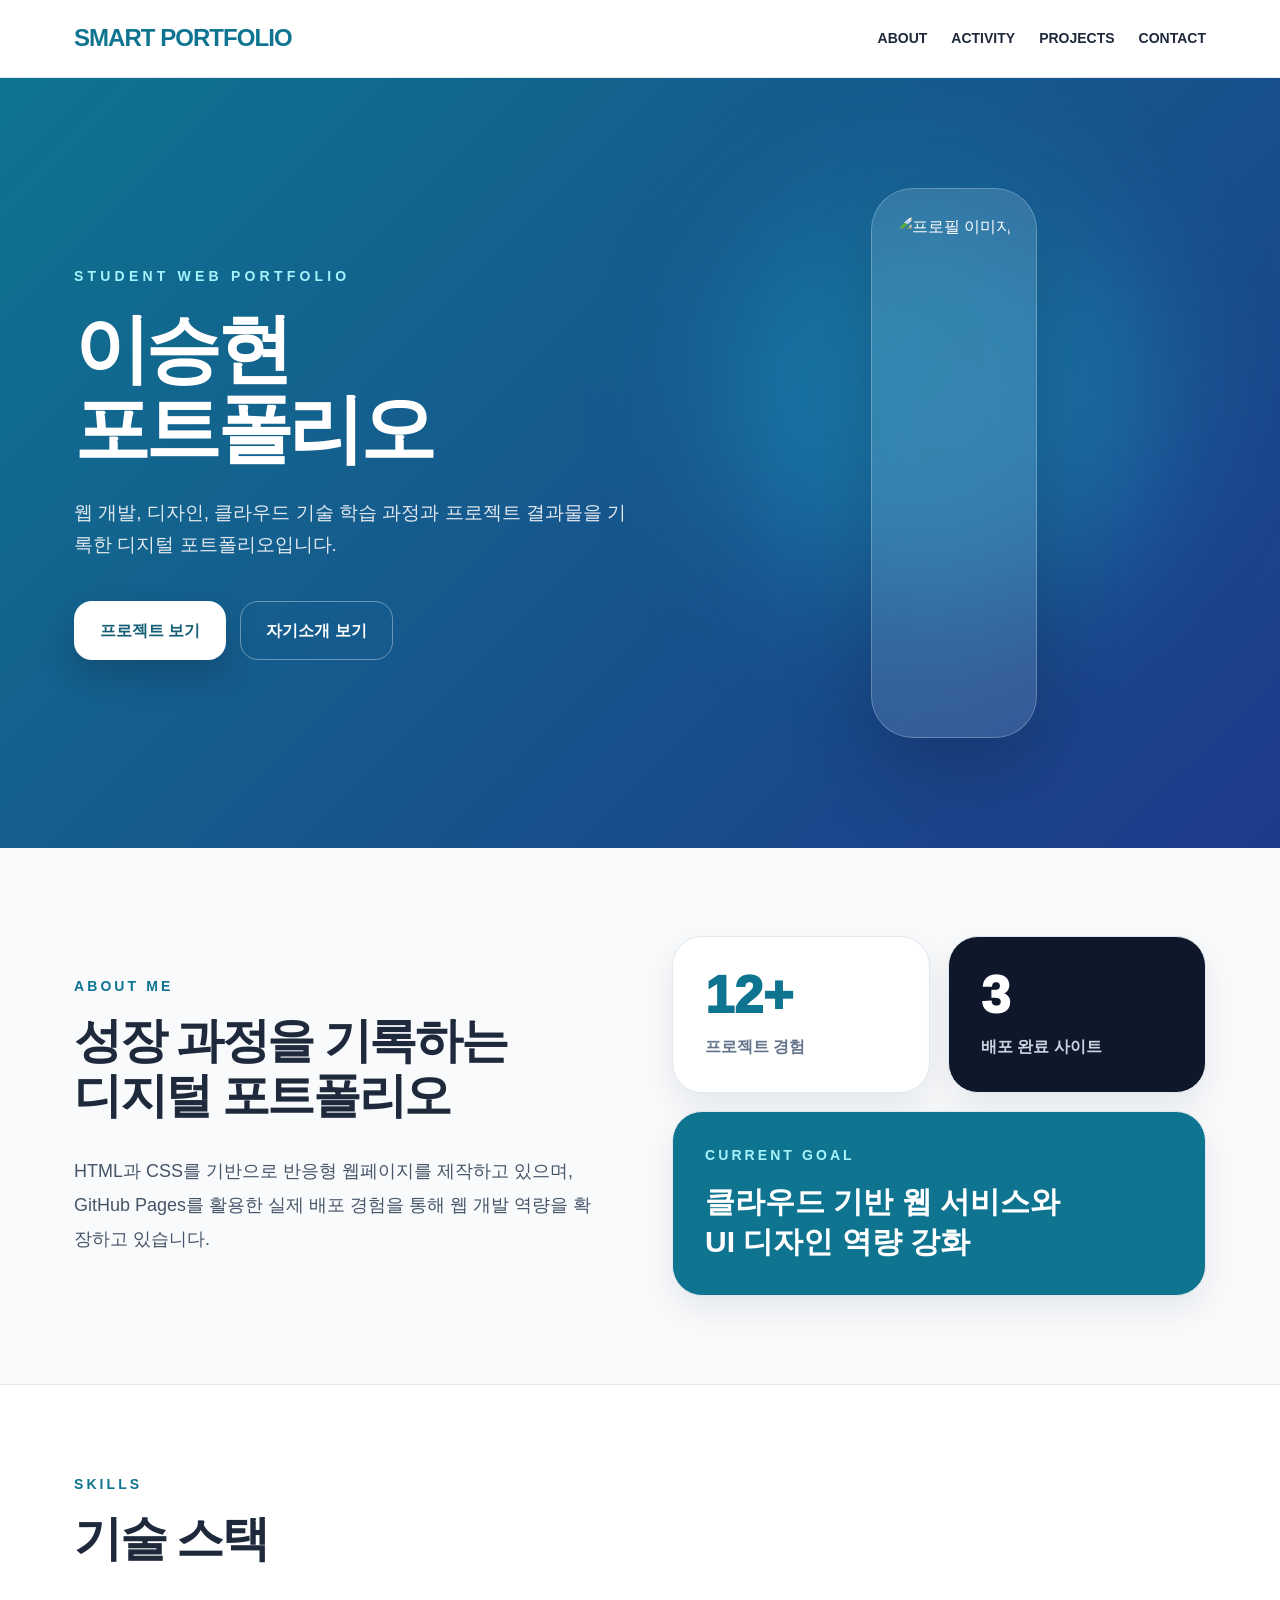
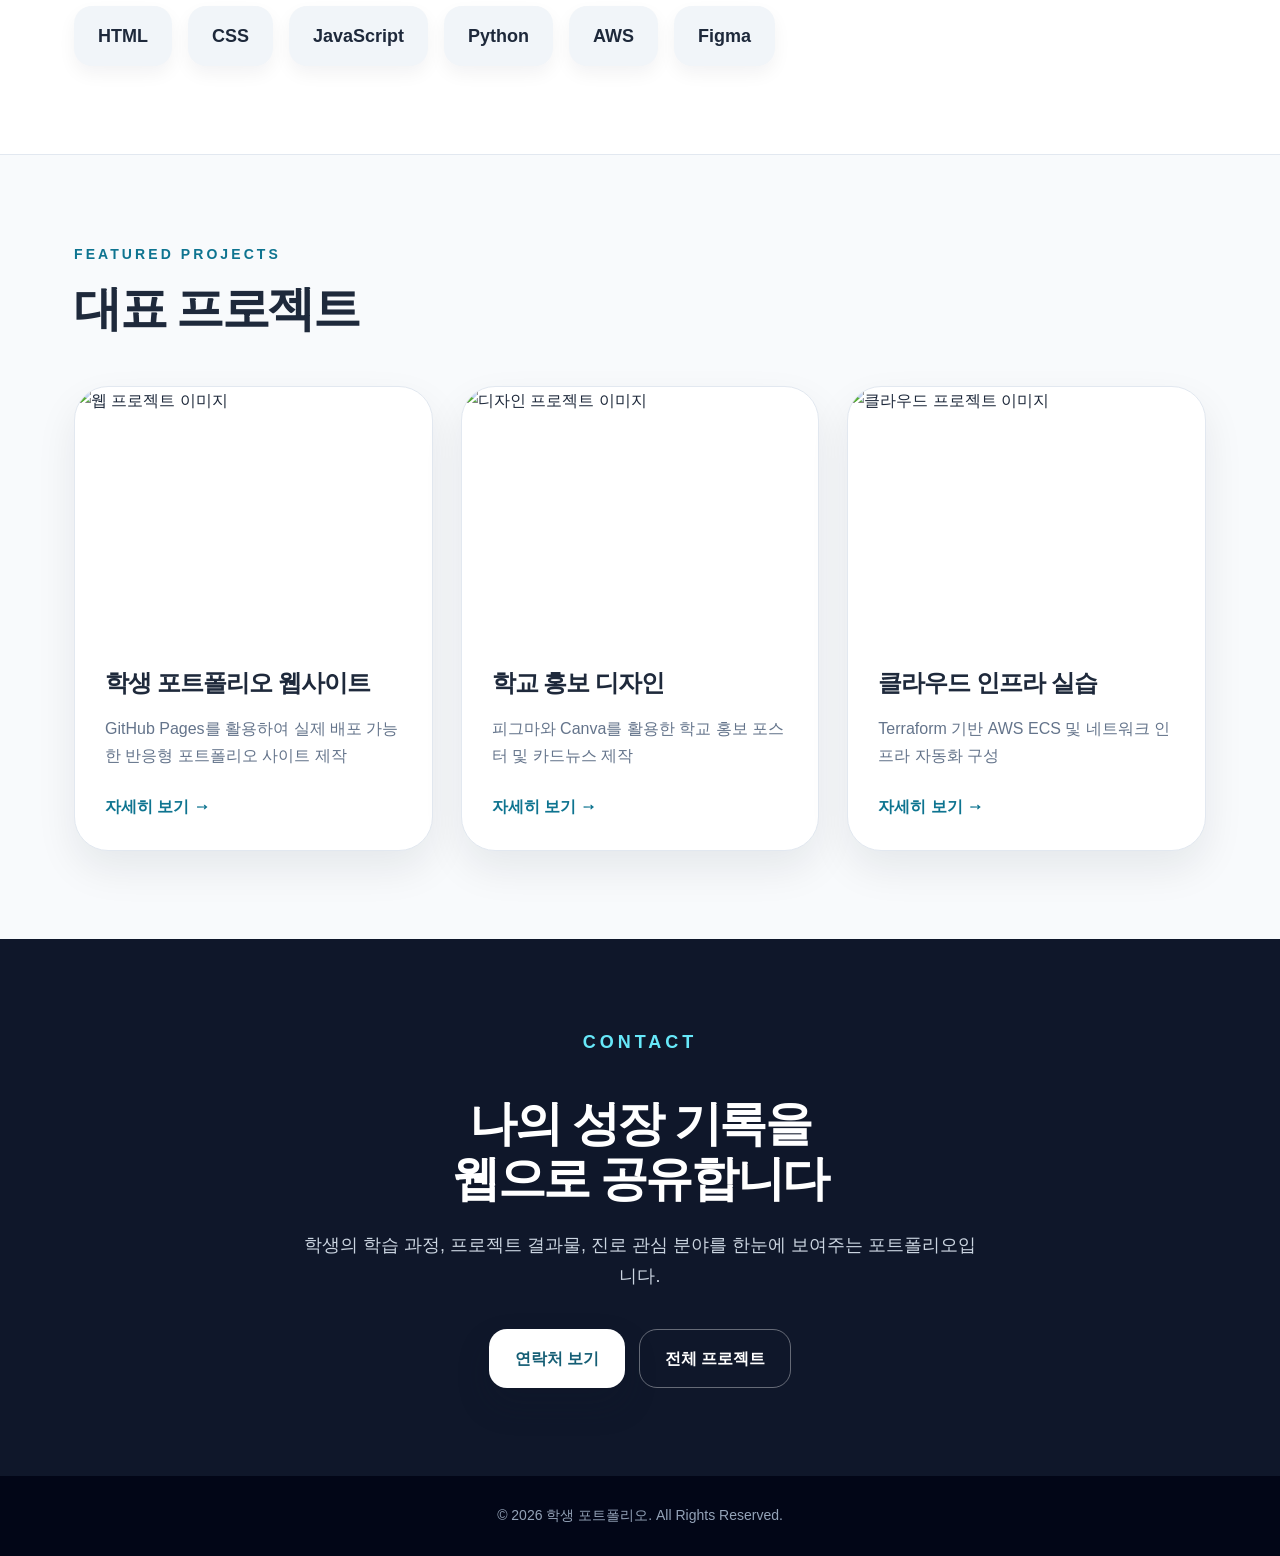
==== index.html @ 3078c688 "Update index.html" ====
<!DOCTYPE html>
<html lang="ko">
<head>
  <meta charset="UTF-8" />
  <meta name="viewport" content="width=device-width, initial-scale=1.0" />
  <title>학생 포트폴리오</title>
  <link rel="stylesheet" href="css/style.css" />
</head>
<body>
  <header>
  <nav class="nav">
    <a href="index.html" class="logo">SMART PORTFOLIO</a>
    <ul class="menu">
      <li><a href="about.html" class="">ABOUT</a></li>
      <li><a href="activity.html" class="">ACTIVITY</a></li>
      <li><a href="projects.html" class="">PROJECTS</a></li>
      <li><a href="contact.html" class="">CONTACT</a></li>
    </ul>
  </nav>
</header>

  <section class="hero">
    <div class="hero-inner">
      <div>
        <p class="eyebrow">Student Web Portfolio</p>
        <h1>이승현<br>포트폴리오</h1>
        <p class="hero-desc">
          웹 개발, 디자인, 클라우드 기술 학습 과정과 프로젝트 결과물을 기록한 디지털 포트폴리오입니다.
        </p>
        <div class="button-group">
          <a href="projects.html" class="btn btn-primary">프로젝트 보기</a>
          <a href="about.html" class="btn btn-secondary">자기소개 보기</a>
        </div>
      </div>
      <div class="hero-card">
        <img src="https://images.unsplash.com/photo-1500648767791-00dcc994a43e?q=80&w=1200&auto=format&fit=crop" alt="프로필 이미지">
      </div>
    </div>
  </section>

  <main>
    <section>
      <div class="about-grid">
        <div>
          <p class="section-kicker">About Me</p>
          <h2 class="section-title">성장 과정을 기록하는<br>디지털 포트폴리오</h2>
          <p class="lead">
            HTML과 CSS를 기반으로 반응형 웹페이지를 제작하고 있으며, GitHub Pages를 활용한 실제 배포 경험을 통해 웹 개발 역량을 확장하고 있습니다.
          </p>
        </div>
        <div class="stat-grid">
          <div class="stat-card">
            <div class="stat-number">12+</div>
            <p class="stat-label">프로젝트 경험</p>
          </div>
          <div class="stat-card dark">
            <div class="stat-number">3</div>
            <p class="stat-label">배포 완료 사이트</p>
          </div>
          <div class="stat-card accent">
            <p class="section-kicker" style="color:#a5f3fc;">Current Goal</p>
            <h3 style="font-size:30px; line-height:1.35;">클라우드 기반 웹 서비스와<br>UI 디자인 역량 강화</h3>
          </div>
        </div>
      </div>
    </section>

    <div class="skills-wrap">
      <div class="skills-inner">
        <p class="section-kicker">Skills</p>
        <h2 class="section-title">기술 스택</h2>
        <div class="skills-list">
          <span class="skill">HTML</span>
          <span class="skill">CSS</span>
          <span class="skill">JavaScript</span>
          <span class="skill">Python</span>
          <span class="skill">AWS</span>
          <span class="skill">Figma</span>
        </div>
      </div>
    </div>

    <section>
      <p class="section-kicker">Featured Projects</p>
      <h2 class="section-title">대표 프로젝트</h2>
      <div class="project-grid">
        <article class="project-card">
          <img src="https://images.unsplash.com/photo-1498050108023-c5249f4df085?q=80&w=1200&auto=format&fit=crop" alt="웹 프로젝트 이미지">
          <div class="project-body">
            <h3>학생 포트폴리오 웹사이트</h3>
            <p>GitHub Pages를 활용하여 실제 배포 가능한 반응형 포트폴리오 사이트 제작</p>
            <a href="projects/project1.html" class="project-link">자세히 보기 →</a>
          </div>
        </article>
        <article class="project-card">
          <img src="https://images.unsplash.com/photo-1516321318423-f06f85e504b3?q=80&w=1200&auto=format&fit=crop" alt="디자인 프로젝트 이미지">
          <div class="project-body">
            <h3>학교 홍보 디자인</h3>
            <p>피그마와 Canva를 활용한 학교 홍보 포스터 및 카드뉴스 제작</p>
            <a href="projects/project2.html" class="project-link">자세히 보기 →</a>
          </div>
        </article>
        <article class="project-card">
          <img src="https://images.unsplash.com/photo-1451187580459-43490279c0fa?q=80&w=1200&auto=format&fit=crop" alt="클라우드 프로젝트 이미지">
          <div class="project-body">
            <h3>클라우드 인프라 실습</h3>
            <p>Terraform 기반 AWS ECS 및 네트워크 인프라 자동화 구성</p>
            <a href="projects/project3.html" class="project-link">자세히 보기 →</a>
          </div>
        </article>
      </div>
    </section>
  </main>

  <div class="contact">
    <div class="contact-inner">
      <p class="section-kicker" style="color:#67e8f9;">Contact</p>
      <h2 class="section-title">나의 성장 기록을<br>웹으로 공유합니다</h2>
      <p>학생의 학습 과정, 프로젝트 결과물, 진로 관심 분야를 한눈에 보여주는 포트폴리오입니다.</p>
      <div class="button-group" style="justify-content:center;">
        <a href="contact.html" class="btn btn-primary">연락처 보기</a>
        <a href="projects.html" class="btn btn-secondary">전체 프로젝트</a>
      </div>
    </div>
  </div>

  <footer>
  © 2026 학생 포트폴리오. All Rights Reserved.
</footer>
</body>
</html>
---- css/style.css ----
* {
  box-sizing: border-box;
  margin: 0;
  padding: 0;
}

html {
  scroll-behavior: smooth;
}

body {
  font-family: "Noto Sans KR", "Pretendard", Arial, sans-serif;
  background: #f8fafc;
  color: #1e293b;
  line-height: 1.7;
}

a {
  color: inherit;
  text-decoration: none;
}

img {
  display: block;
  width: 100%;
}

header {
  position: sticky;
  top: 0;
  z-index: 50;
  background: rgba(255, 255, 255, 0.88);
  backdrop-filter: blur(14px);
  border-bottom: 1px solid #e2e8f0;
}

.nav {
  max-width: 1180px;
  margin: 0 auto;
  padding: 18px 24px;
  display: flex;
  justify-content: space-between;
  align-items: center;
  gap: 24px;
}

.logo {
  font-size: 24px;
  font-weight: 900;
  color: #0e7490;
  letter-spacing: -0.04em;
}

.menu {
  display: flex;
  gap: 24px;
  list-style: none;
  font-size: 14px;
  font-weight: 800;
}

.menu a:hover,
.menu a.active {
  color: #0e7490;
}

.hero {
  position: relative;
  overflow: hidden;
  background: linear-gradient(135deg, #0e7490, #1e3a8a);
  color: white;
}

.hero::before {
  content: "";
  position: absolute;
  width: 420px;
  height: 420px;
  border-radius: 999px;
  background: rgba(34, 211, 238, 0.28);
  filter: blur(70px);
  right: 10%;
  top: 15%;
}

.hero-inner {
  position: relative;
  max-width: 1180px;
  margin: 0 auto;
  padding: 110px 24px;
  display: grid;
  grid-template-columns: 1.05fr 0.95fr;
  gap: 72px;
  align-items: center;
}

.eyebrow {
  color: #a5f3fc;
  text-transform: uppercase;
  letter-spacing: 0.3em;
  font-size: 14px;
  font-weight: 800;
  margin-bottom: 20px;
}

.hero h1 {
  font-size: clamp(44px, 7vw, 76px);
  line-height: 1.05;
  font-weight: 950;
  letter-spacing: -0.06em;
  margin-bottom: 28px;
}

.hero-desc {
  max-width: 560px;
  color: #e2e8f0;
  font-size: 19px;
  margin-bottom: 40px;
}

.button-group {
  display: flex;
  flex-wrap: wrap;
  gap: 14px;
}

.btn {
  display: inline-flex;
  align-items: center;
  justify-content: center;
  padding: 15px 25px;
  border-radius: 18px;
  font-weight: 900;
  transition: 0.25s ease;
  border: 1px solid transparent;
}

.btn-primary {
  background: white;
  color: #155e75;
  box-shadow: 0 16px 32px rgba(15, 23, 42, 0.24);
}

.btn-dark {
  background: #0f172a;
  color: white;
}

.btn-secondary {
  border-color: rgba(255, 255, 255, 0.36);
  color: white;
}

.btn-outline {
  border-color: #cbd5e1;
  color: #334155;
  background: white;
}

.btn:hover {
  transform: translateY(-3px);
}

.hero-card {
  position: relative;
  max-width: 430px;
  margin: 0 auto;
  padding: 24px;
  border-radius: 42px;
  background: rgba(255, 255, 255, 0.12);
  border: 1px solid rgba(255, 255, 255, 0.24);
  backdrop-filter: blur(20px);
  box-shadow: 0 30px 80px rgba(15, 23, 42, 0.28);
}

.hero-card img {
  height: 500px;
  object-fit: cover;
  border-radius: 30px;
}

.page-title {
  background: linear-gradient(135deg, #0e7490, #1e3a8a);
  color: white;
}

.page-title-inner {
  max-width: 1180px;
  margin: 0 auto;
  padding: 72px 24px;
}

.page-title h1 {
  font-size: clamp(38px, 5vw, 60px);
  font-weight: 950;
  letter-spacing: -0.05em;
  margin-bottom: 16px;
}

.page-title p {
  color: #dbeafe;
  font-size: 18px;
}

main section,
.section {
  max-width: 1180px;
  margin: 0 auto;
  padding: 88px 24px;
}

.section-kicker {
  color: #0e7490;
  text-transform: uppercase;
  letter-spacing: 0.22em;
  font-size: 14px;
  font-weight: 900;
  margin-bottom: 14px;
}

.section-title {
  font-size: clamp(32px, 4vw, 48px);
  font-weight: 950;
  line-height: 1.15;
  letter-spacing: -0.05em;
  margin-bottom: 30px;
}

.lead {
  color: #475569;
  font-size: 18px;
  line-height: 1.9;
}

.about-grid,
.two-grid {
  display: grid;
  grid-template-columns: 1fr 1fr;
  gap: 64px;
  align-items: center;
}

.card {
  background: white;
  border: 1px solid #e2e8f0;
  border-radius: 30px;
  padding: 32px;
  box-shadow: 0 14px 34px rgba(15, 23, 42, 0.08);
}

.stat-grid {
  display: grid;
  grid-template-columns: 1fr 1fr;
  gap: 18px;
}

.stat-card {
  padding: 32px;
  border-radius: 30px;
  background: white;
  border: 1px solid #e2e8f0;
  box-shadow: 0 14px 34px rgba(15, 23, 42, 0.08);
}

.stat-card.dark {
  background: #0f172a;
  color: white;
}

.stat-card.accent {
  grid-column: 1 / -1;
  background: #0e7490;
  color: white;
}

.stat-number {
  font-size: 52px;
  line-height: 1;
  font-weight: 950;
  color: #0e7490;
  margin-bottom: 12px;
}

.stat-card.dark .stat-number,
.stat-card.accent .stat-number {
  color: white;
}

.stat-label {
  color: #64748b;
  font-weight: 800;
}

.stat-card.dark .stat-label,
.stat-card.accent .stat-label {
  color: #cbd5e1;
}

.skills-wrap {
  max-width: none;
  background: white;
  border-top: 1px solid #e2e8f0;
  border-bottom: 1px solid #e2e8f0;
}

.skills-inner {
  max-width: 1180px;
  margin: 0 auto;
  padding: 88px 24px;
}

.skills-list {
  display: flex;
  flex-wrap: wrap;
  gap: 16px;
  margin-top: 40px;
}

.skill {
  padding: 15px 24px;
  border-radius: 18px;
  background: #f1f5f9;
  color: #1e293b;
  font-size: 18px;
  font-weight: 900;
  box-shadow: 0 8px 18px rgba(15, 23, 42, 0.05);
  transition: 0.25s ease;
}

.skill:hover {
  background: #0e7490;
  color: white;
  transform: translateY(-3px);
}

.project-grid,
.activity-grid {
  display: grid;
  grid-template-columns: repeat(3, 1fr);
  gap: 28px;
  margin-top: 50px;
}

.project-card {
  overflow: hidden;
  border-radius: 34px;
  background: white;
  border: 1px solid #e2e8f0;
  box-shadow: 0 18px 40px rgba(15, 23, 42, 0.08);
  transition: 0.3s ease;
}

.project-card:hover {
  transform: translateY(-8px);
  box-shadow: 0 28px 60px rgba(15, 23, 42, 0.14);
}

.project-card img {
  height: 250px;
  object-fit: cover;
}

.project-body {
  padding: 30px;
}

.project-body h3,
.card h3 {
  font-size: 24px;
  line-height: 1.3;
  letter-spacing: -0.04em;
  margin-bottom: 16px;
}

.project-body p,
.card p {
  color: #64748b;
  margin-bottom: 24px;
}

.project-link {
  color: #0e7490;
  font-weight: 950;
}

.info-list {
  display: grid;
  gap: 14px;
  margin-top: 24px;
}

.info-item {
  display: flex;
  justify-content: space-between;
  gap: 16px;
  padding-bottom: 14px;
  border-bottom: 1px solid #e2e8f0;
}

.info-item strong {
  color: #0e7490;
  min-width: 110px;
}

.timeline {
  display: grid;
  gap: 18px;
  margin-top: 40px;
}

.timeline-item {
  background: white;
  border-left: 6px solid #0e7490;
  border-radius: 22px;
  padding: 26px;
  border-top: 1px solid #e2e8f0;
  border-right: 1px solid #e2e8f0;
  border-bottom: 1px solid #e2e8f0;
  box-shadow: 0 12px 28px rgba(15, 23, 42, 0.06);
}

.timeline-item span {
  display: inline-block;
  color: #0e7490;
  font-weight: 900;
  margin-bottom: 8px;
}

.detail-image {
  border-radius: 34px;
  overflow: hidden;
  box-shadow: 0 20px 46px rgba(15, 23, 42, 0.12);
}

.detail-image img {
  height: 420px;
  object-fit: cover;
}

.badge-list {
  display: flex;
  flex-wrap: wrap;
  gap: 10px;
  margin: 22px 0;
}

.badge {
  background: #e0f2fe;
  color: #075985;
  border-radius: 999px;
  padding: 8px 14px;
  font-weight: 900;
  font-size: 14px;
}

.contact {
  max-width: none;
  background: #0f172a;
  color: white;
}

.contact-inner {
  max-width: 1180px;
  margin: 0 auto;
  padding: 88px 24px;
  text-align: center;
}

.contact .section-title {
  margin-bottom: 24px;
}

.contact p {
  color: #cbd5e1;
  max-width: 680px;
  margin: 0 auto 38px;
  font-size: 18px;
}

footer {
  background: #020617;
  color: #94a3b8;
  text-align: center;
  padding: 28px 16px;
  font-size: 14px;
}

@media (max-width: 900px) {
  .hero-inner,
  .about-grid,
  .two-grid,
  .project-grid,
  .activity-grid {
    grid-template-columns: 1fr;
  }

  .hero-inner {
    padding: 80px 24px;
  }

  .hero-card img {
    height: 420px;
  }

  .menu {
    gap: 14px;
    flex-wrap: wrap;
    justify-content: flex-end;
  }
}

@media (max-width: 560px) {
  .nav {
    align-items: flex-start;
    flex-direction: column;
  }

  .menu {
    justify-content: flex-start;
  }

  .hero-inner,
  main section,
  .section,
  .skills-inner,
  .contact-inner,
  .page-title-inner {
    padding-left: 18px;
    padding-right: 18px;
  }

  .hero-card img,
  .detail-image img {
    height: 340px;
  }

  .stat-grid {
    grid-template-columns: 1fr;
  }

  .stat-card.accent {
    grid-column: auto;
  }

  .info-item {
    flex-direction: column;
    gap: 4px;
  }
}
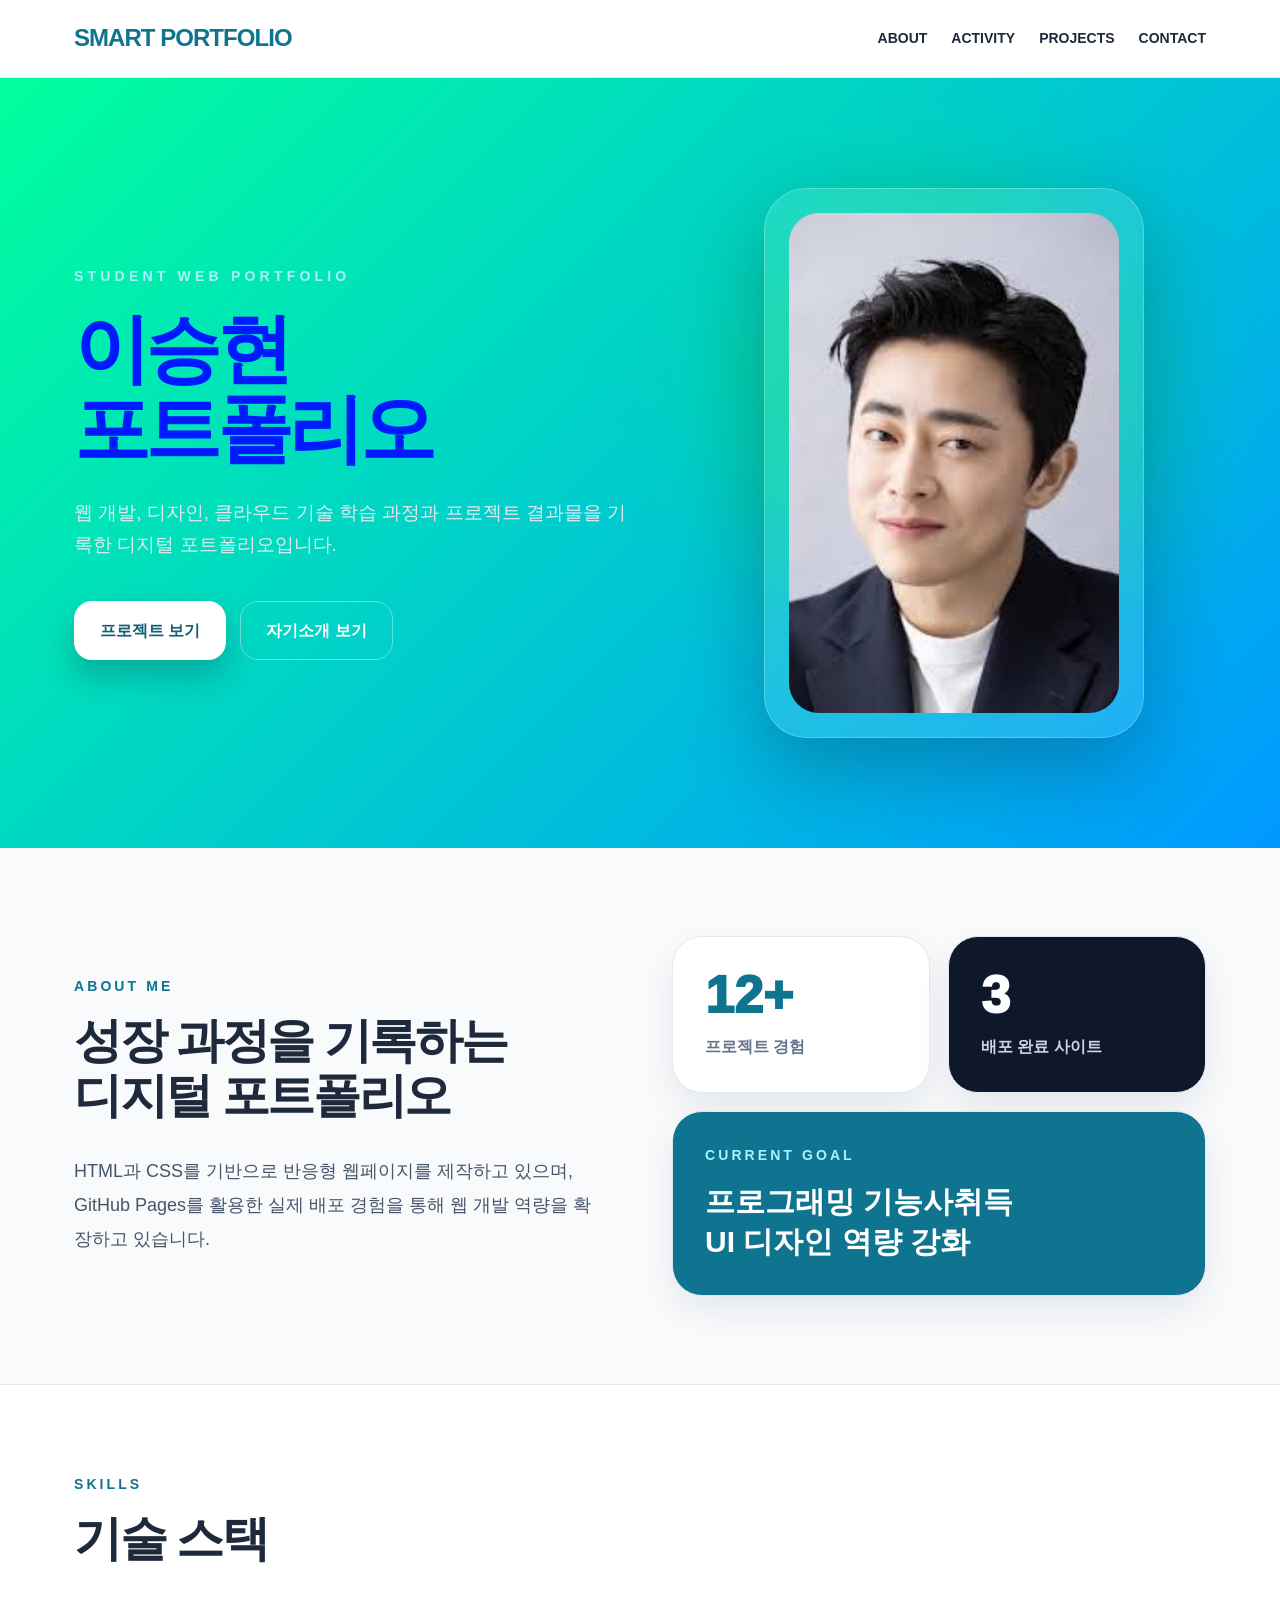
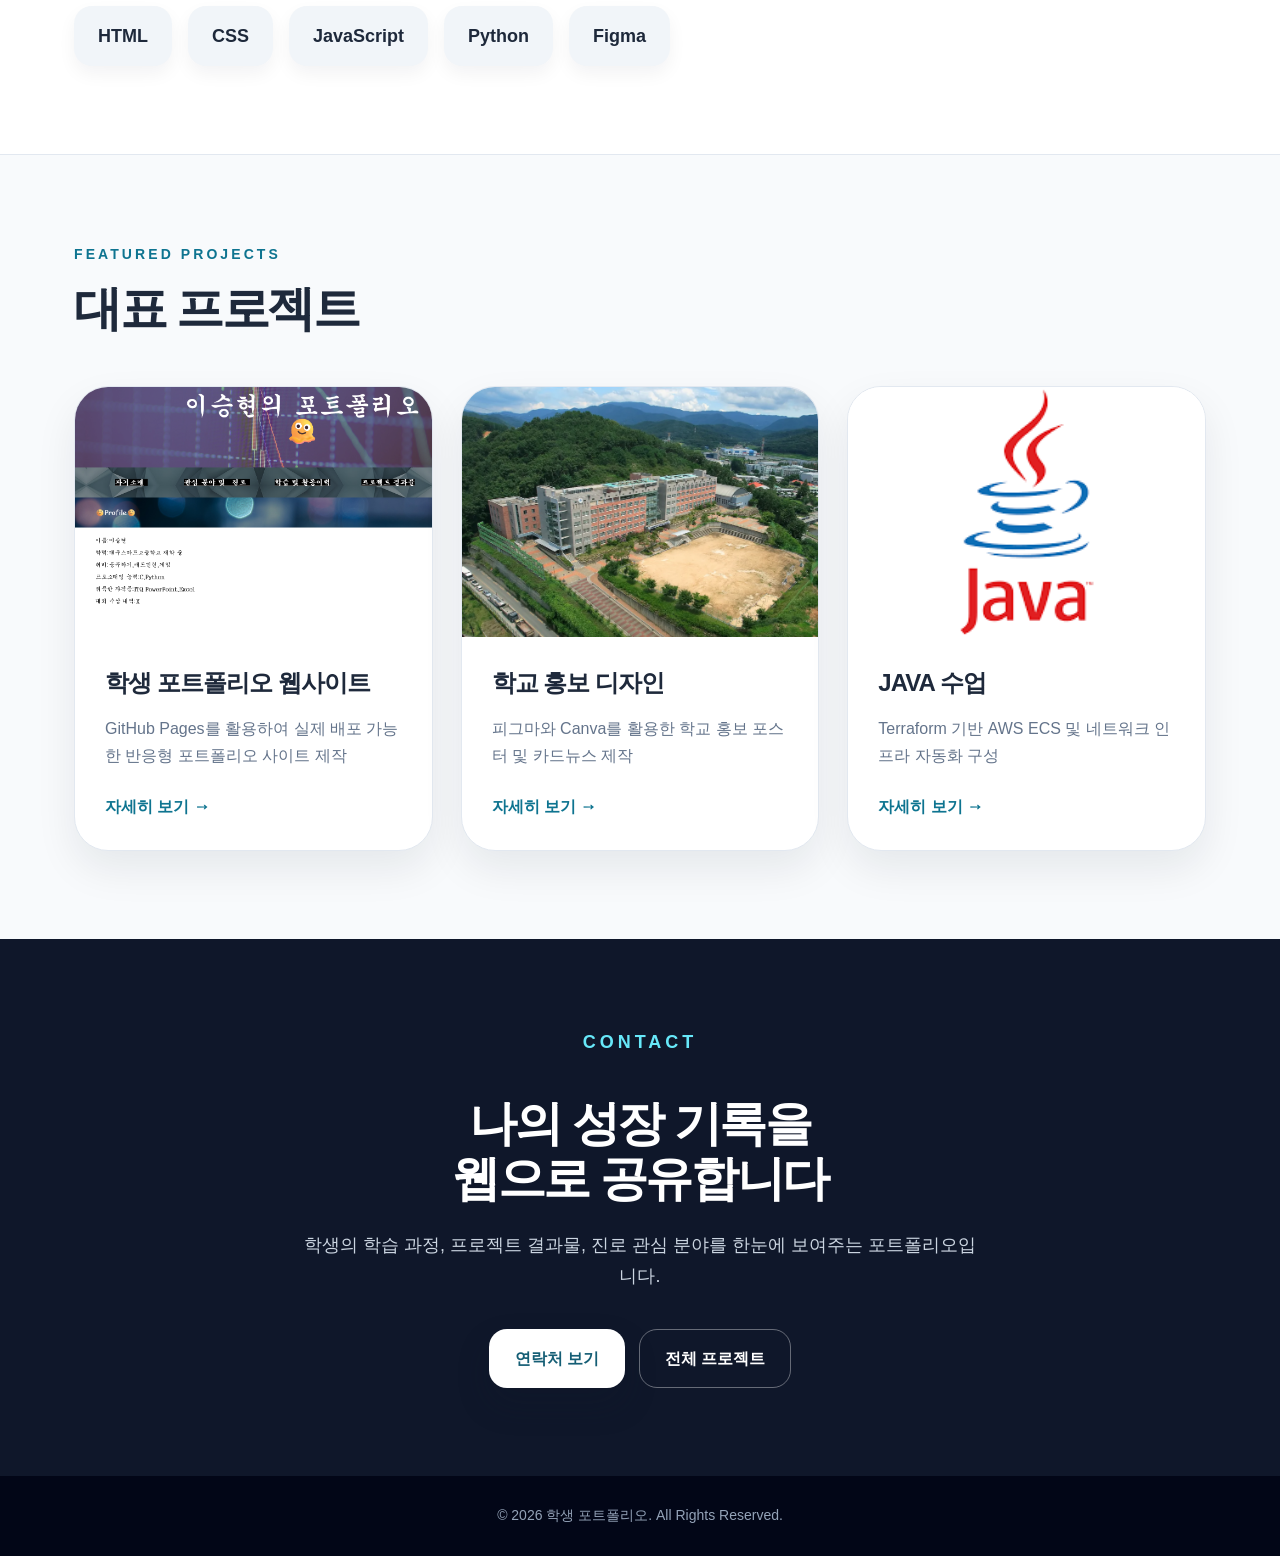
==== commit e9c13df6: "Add files via upload" ====
--- a/index.html
+++ b/index.html
@@ -3,7 +3,7 @@
 <head>
   <meta charset="UTF-8" />
   <meta name="viewport" content="width=device-width, initial-scale=1.0" />
-  <title>학생 포트폴리오</title>
+  <title>나만의 포트폴리오</title>
   <link rel="stylesheet" href="css/style.css" />
 </head>
 <body>
@@ -33,7 +33,7 @@
         </div>
       </div>
       <div class="hero-card">
-        <img src="https://images.unsplash.com/photo-1500648767791-00dcc994a43e?q=80&w=1200&auto=format&fit=crop" alt="프로필 이미지">
+        <img src="images/01.png.jpg" alt="프로필 이미지">
       </div>
     </div>
   </section>
@@ -59,7 +59,7 @@
           </div>
           <div class="stat-card accent">
             <p class="section-kicker" style="color:#a5f3fc;">Current Goal</p>
-            <h3 style="font-size:30px; line-height:1.35;">클라우드 기반 웹 서비스와<br>UI 디자인 역량 강화</h3>
+            <h3 style="font-size:30px; line-height:1.35;">프로그래밍 기능사취득<br>UI 디자인 역량 강화</h3>
           </div>
         </div>
       </div>
@@ -74,7 +74,6 @@
           <span class="skill">CSS</span>
           <span class="skill">JavaScript</span>
           <span class="skill">Python</span>
-          <span class="skill">AWS</span>
           <span class="skill">Figma</span>
         </div>
       </div>
@@ -85,7 +84,7 @@
       <h2 class="section-title">대표 프로젝트</h2>
       <div class="project-grid">
         <article class="project-card">
-          <img src="https://images.unsplash.com/photo-1498050108023-c5249f4df085?q=80&w=1200&auto=format&fit=crop" alt="웹 프로젝트 이미지">
+          <img src="images/03.png.png" alt="웹 프로젝트 이미지">
           <div class="project-body">
             <h3>학생 포트폴리오 웹사이트</h3>
             <p>GitHub Pages를 활용하여 실제 배포 가능한 반응형 포트폴리오 사이트 제작</p>
@@ -93,7 +92,7 @@
           </div>
         </article>
         <article class="project-card">
-          <img src="https://images.unsplash.com/photo-1516321318423-f06f85e504b3?q=80&w=1200&auto=format&fit=crop" alt="디자인 프로젝트 이미지">
+          <img src="images/04.png.png" alt="디자인 프로젝트 이미지">
           <div class="project-body">
             <h3>학교 홍보 디자인</h3>
             <p>피그마와 Canva를 활용한 학교 홍보 포스터 및 카드뉴스 제작</p>
@@ -101,9 +100,9 @@
           </div>
         </article>
         <article class="project-card">
-          <img src="https://images.unsplash.com/photo-1451187580459-43490279c0fa?q=80&w=1200&auto=format&fit=crop" alt="클라우드 프로젝트 이미지">
+          <img src="images/05.png" alt="클라우드 프로젝트 이미지">
           <div class="project-body">
-            <h3>클라우드 인프라 실습</h3>
+            <h3>JAVA 수업</h3>
             <p>Terraform 기반 AWS ECS 및 네트워크 인프라 자동화 구성</p>
             <a href="projects/project3.html" class="project-link">자세히 보기 →</a>
           </div>
--- a/css/style.css
+++ b/css/style.css
@@ -61,14 +61,14 @@
 
 .menu a:hover,
 .menu a.active {
-  color: #0e7490;
+  color: #fbff00;
 }
 
 .hero {
   position: relative;
   overflow: hidden;
-  background: linear-gradient(135deg, #0e7490, #1e3a8a);
-  color: white;
+  background: linear-gradient(135deg, #00ff9d, #0099ff);
+  color: rgb(0, 26, 255);
 }
 
 .hero::before {
@@ -77,7 +77,7 @@
   width: 420px;
   height: 420px;
   border-radius: 999px;
-  background: rgba(34, 211, 238, 0.28);
+  background: rgba(1, 255, 13, 0.28);
   filter: blur(70px);
   right: 10%;
   top: 15%;
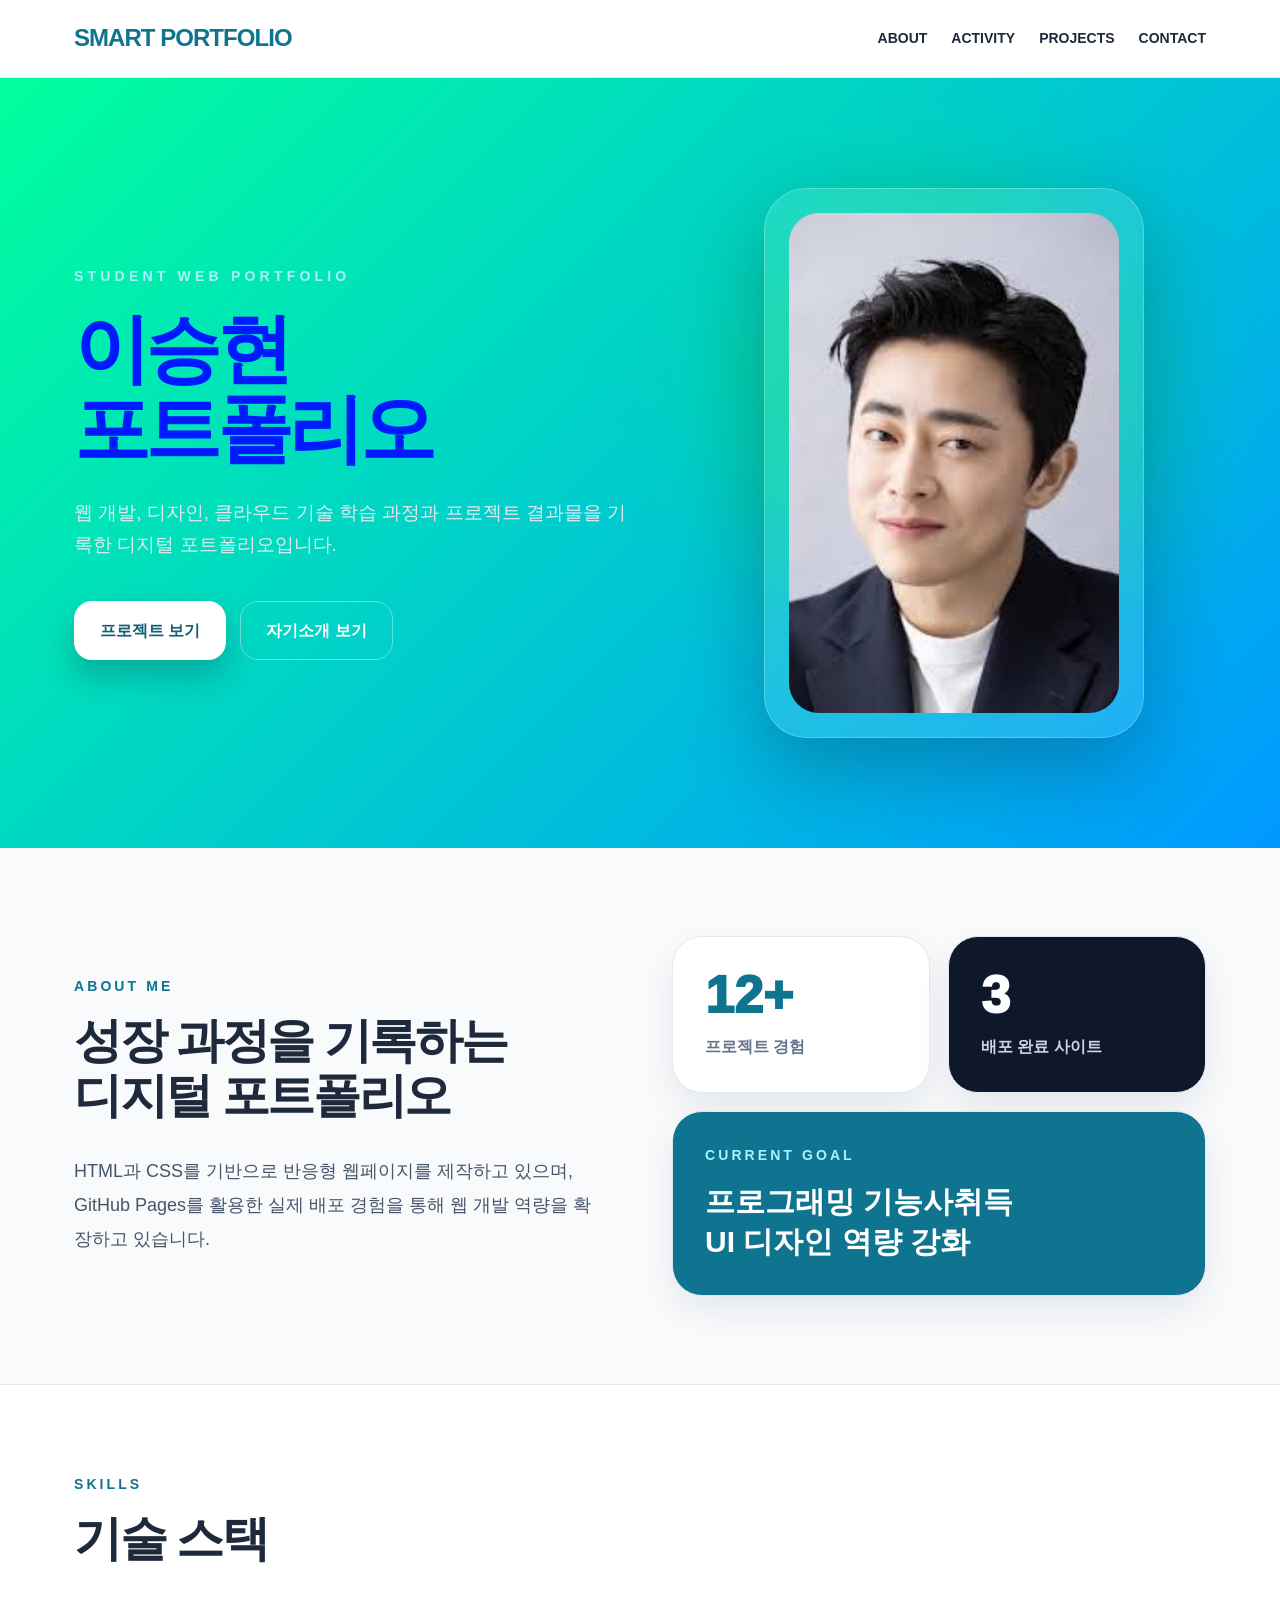
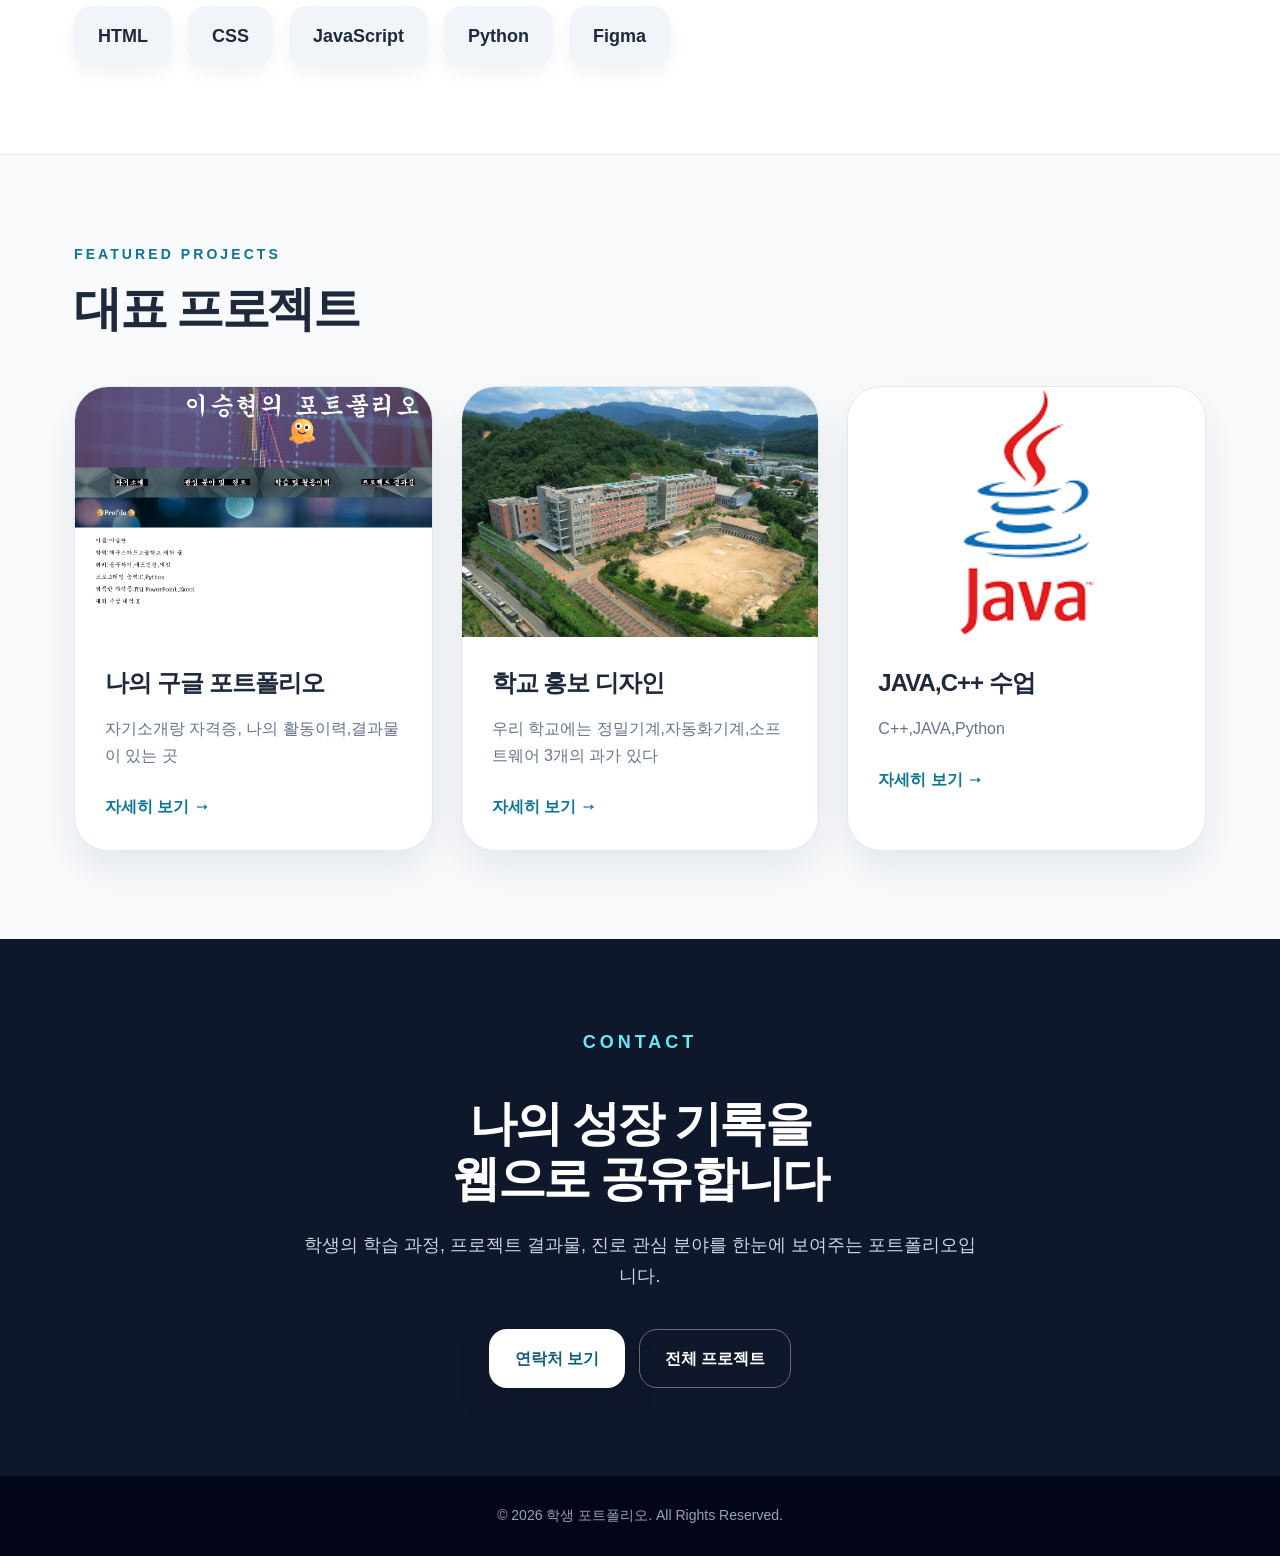
==== commit 3432203a: "Update project descriptions and titles in index.html" ====
--- a/index.html
+++ b/index.html
@@ -86,8 +86,8 @@
         <article class="project-card">
           <img src="images/03.png.png" alt="웹 프로젝트 이미지">
           <div class="project-body">
-            <h3>학생 포트폴리오 웹사이트</h3>
-            <p>GitHub Pages를 활용하여 실제 배포 가능한 반응형 포트폴리오 사이트 제작</p>
+            <h3>나의 구글 포트폴리오</h3>
+            <p>자기소개랑 자격증, 나의 활동이력,결과물이 있는 곳</p>
             <a href="projects/project1.html" class="project-link">자세히 보기 →</a>
           </div>
         </article>
@@ -95,15 +95,15 @@
           <img src="images/04.png.png" alt="디자인 프로젝트 이미지">
           <div class="project-body">
             <h3>학교 홍보 디자인</h3>
-            <p>피그마와 Canva를 활용한 학교 홍보 포스터 및 카드뉴스 제작</p>
+            <p>우리 학교에는 정밀기계,자동화기계,소프트웨어 3개의 과가 있다</p>
             <a href="projects/project2.html" class="project-link">자세히 보기 →</a>
           </div>
         </article>
         <article class="project-card">
           <img src="images/05.png" alt="클라우드 프로젝트 이미지">
           <div class="project-body">
-            <h3>JAVA 수업</h3>
-            <p>Terraform 기반 AWS ECS 및 네트워크 인프라 자동화 구성</p>
+            <h3>JAVA,C++ 수업</h3>
+            <p>C++,JAVA,Python</p>
             <a href="projects/project3.html" class="project-link">자세히 보기 →</a>
           </div>
         </article>
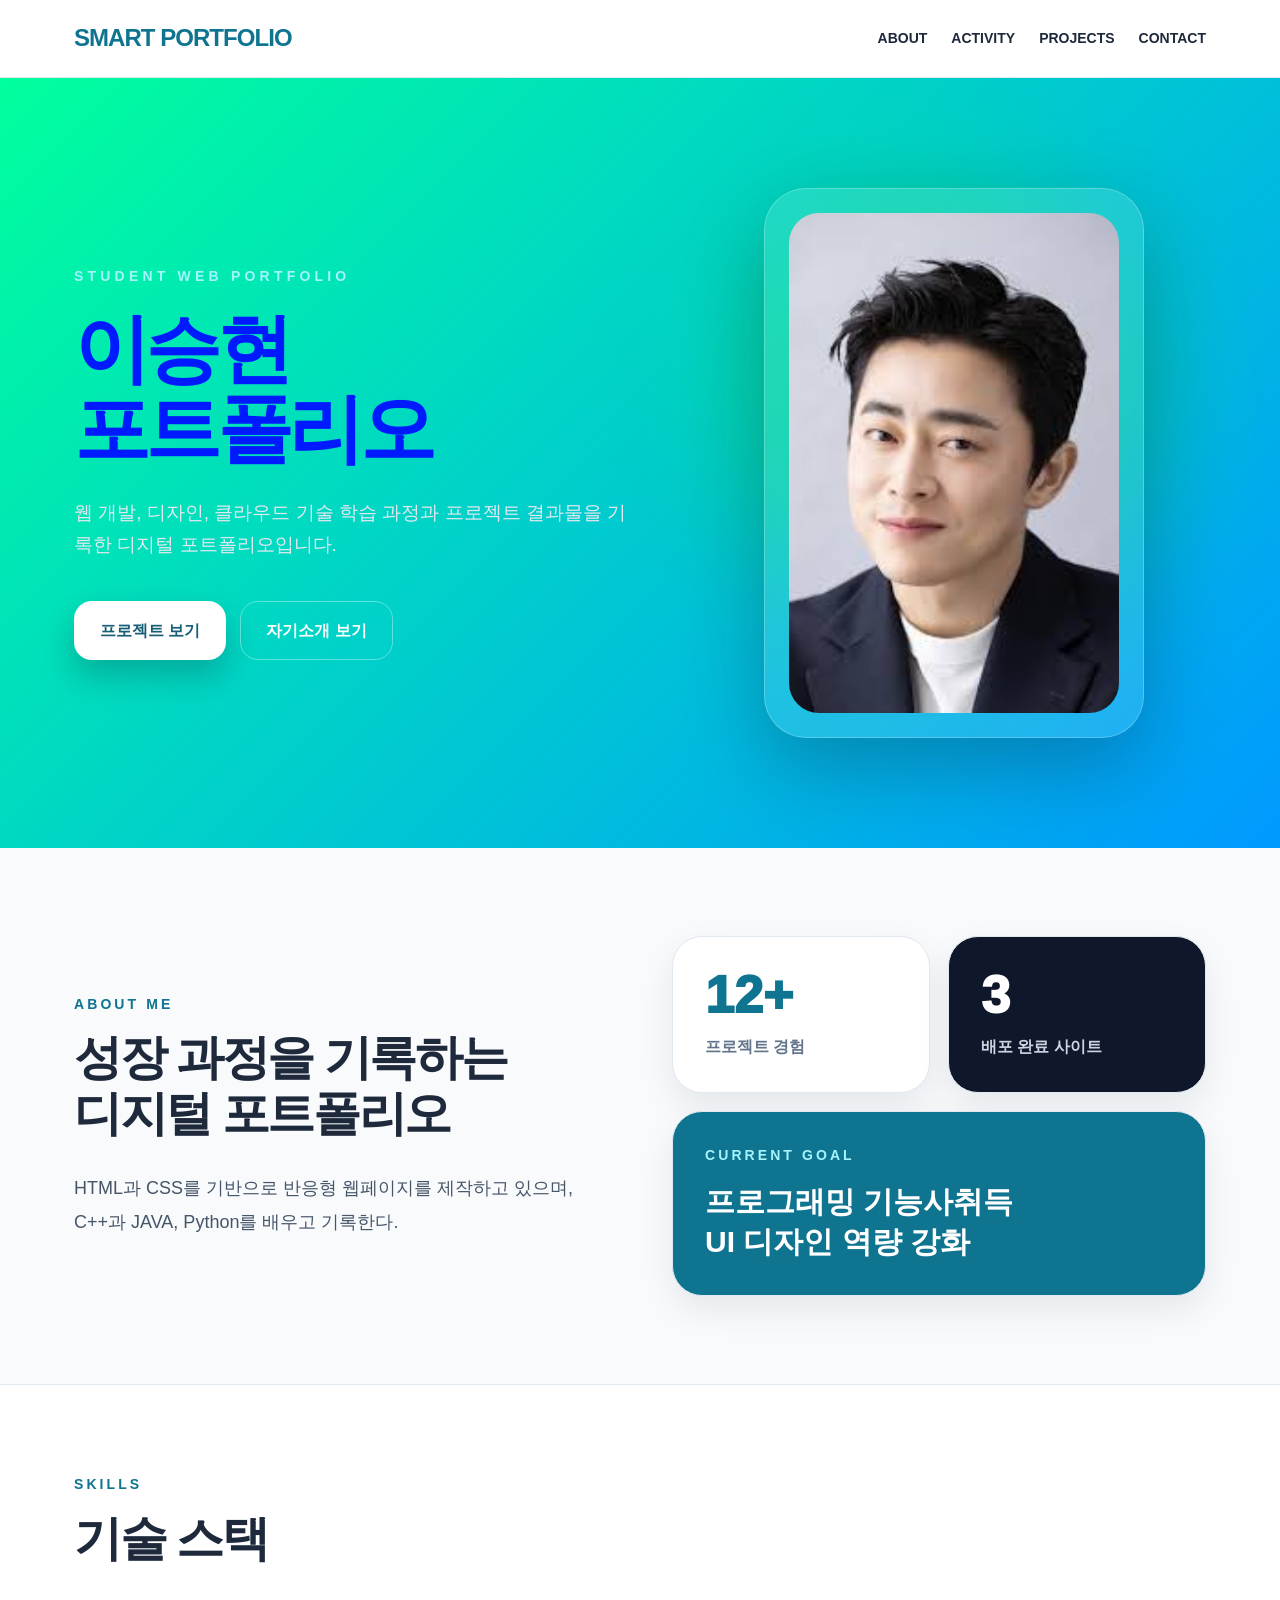
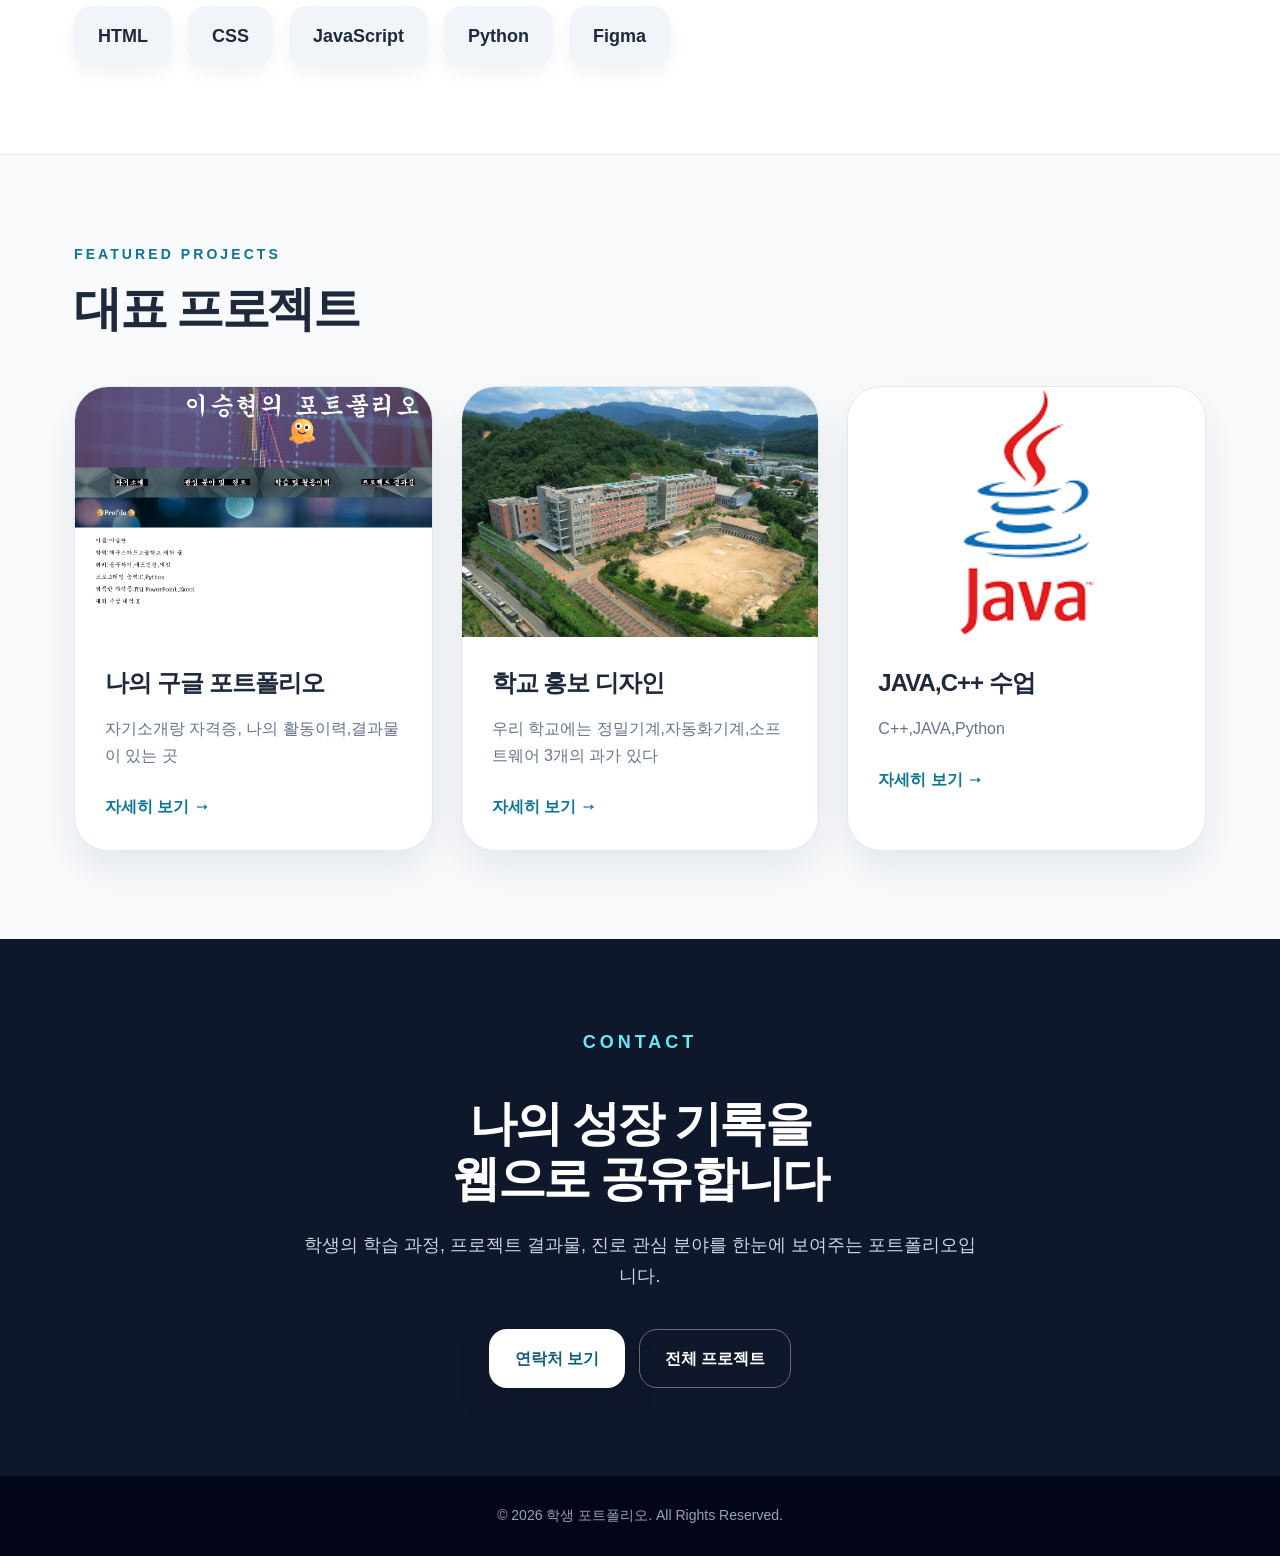
==== commit 1d1aebc1: "Revise About Me section description Updated the description in the About Me section to include learn" ====
--- a/index.html
+++ b/index.html
@@ -45,7 +45,7 @@
           <p class="section-kicker">About Me</p>
           <h2 class="section-title">성장 과정을 기록하는<br>디지털 포트폴리오</h2>
           <p class="lead">
-            HTML과 CSS를 기반으로 반응형 웹페이지를 제작하고 있으며, GitHub Pages를 활용한 실제 배포 경험을 통해 웹 개발 역량을 확장하고 있습니다.
+            HTML과 CSS를 기반으로 반응형 웹페이지를 제작하고 있으며, C++과 JAVA, Python를 배우고 기록한다.
           </p>
         </div>
         <div class="stat-grid">
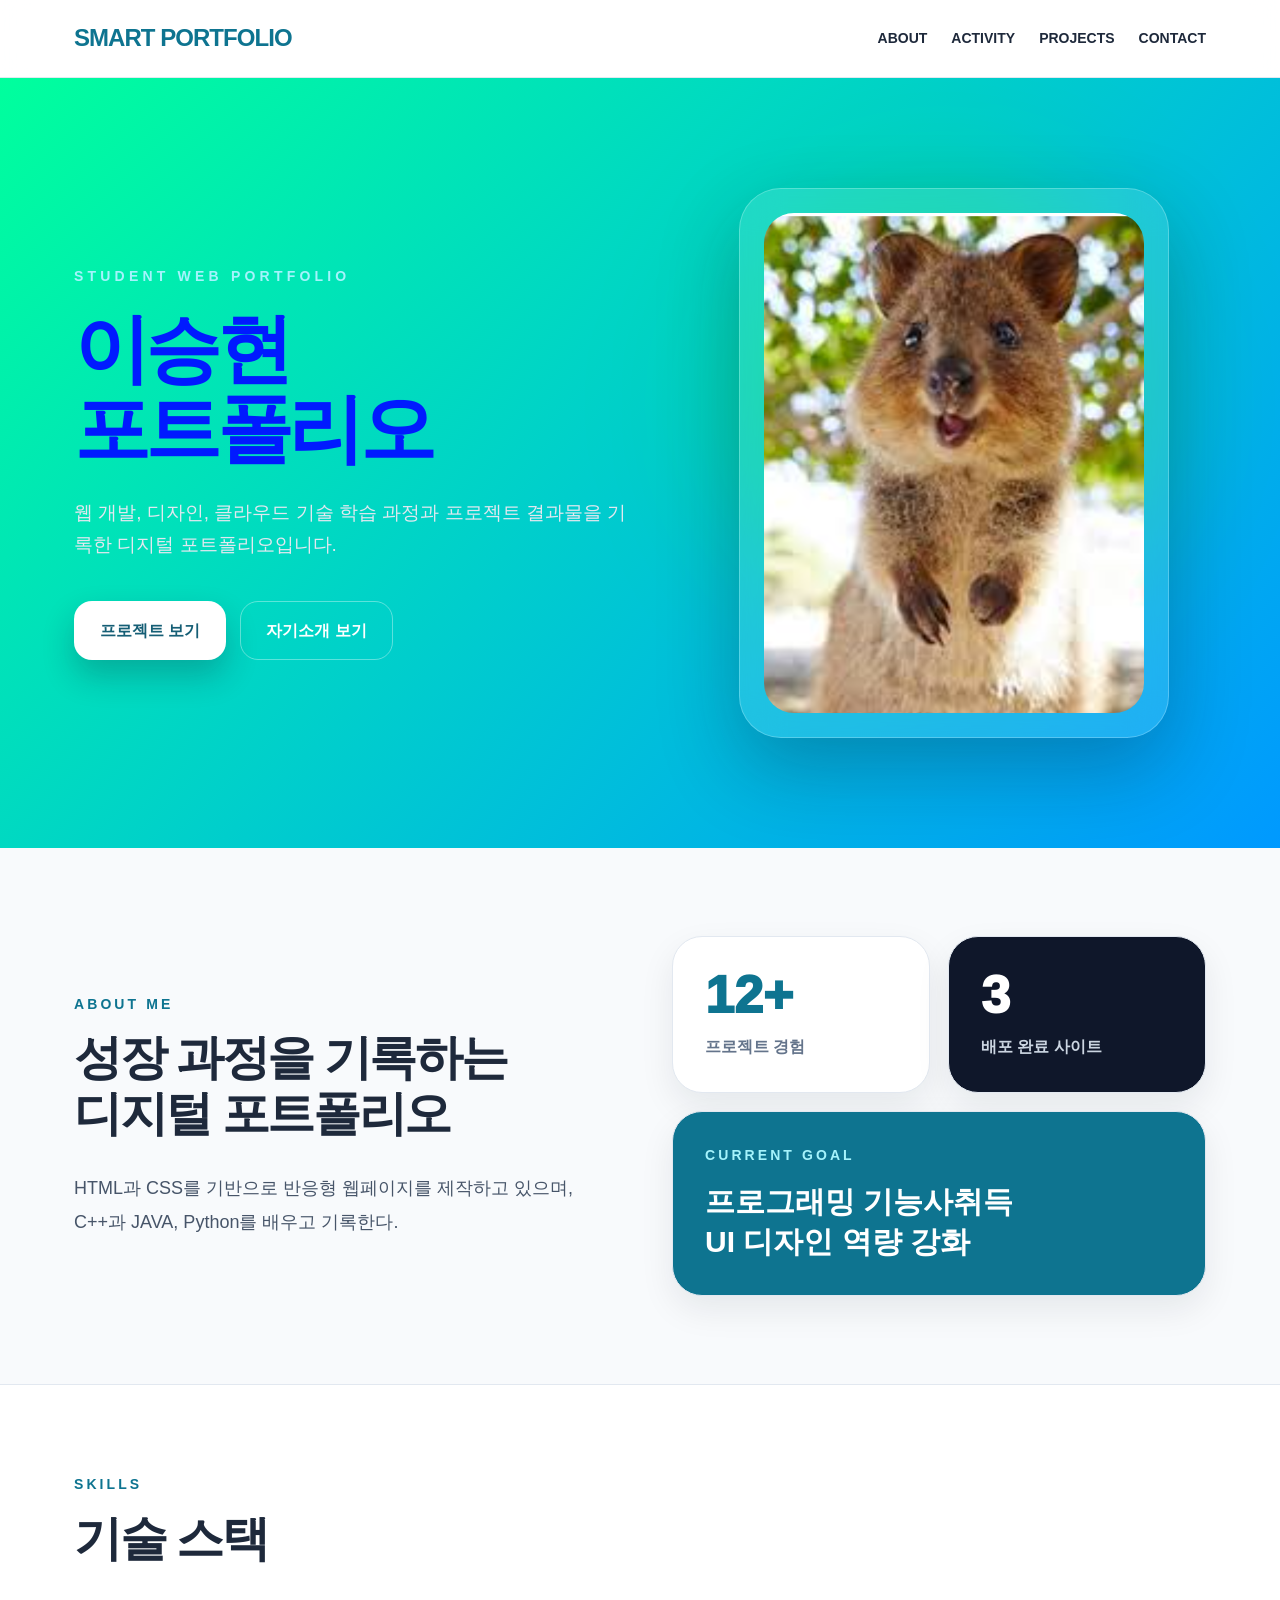
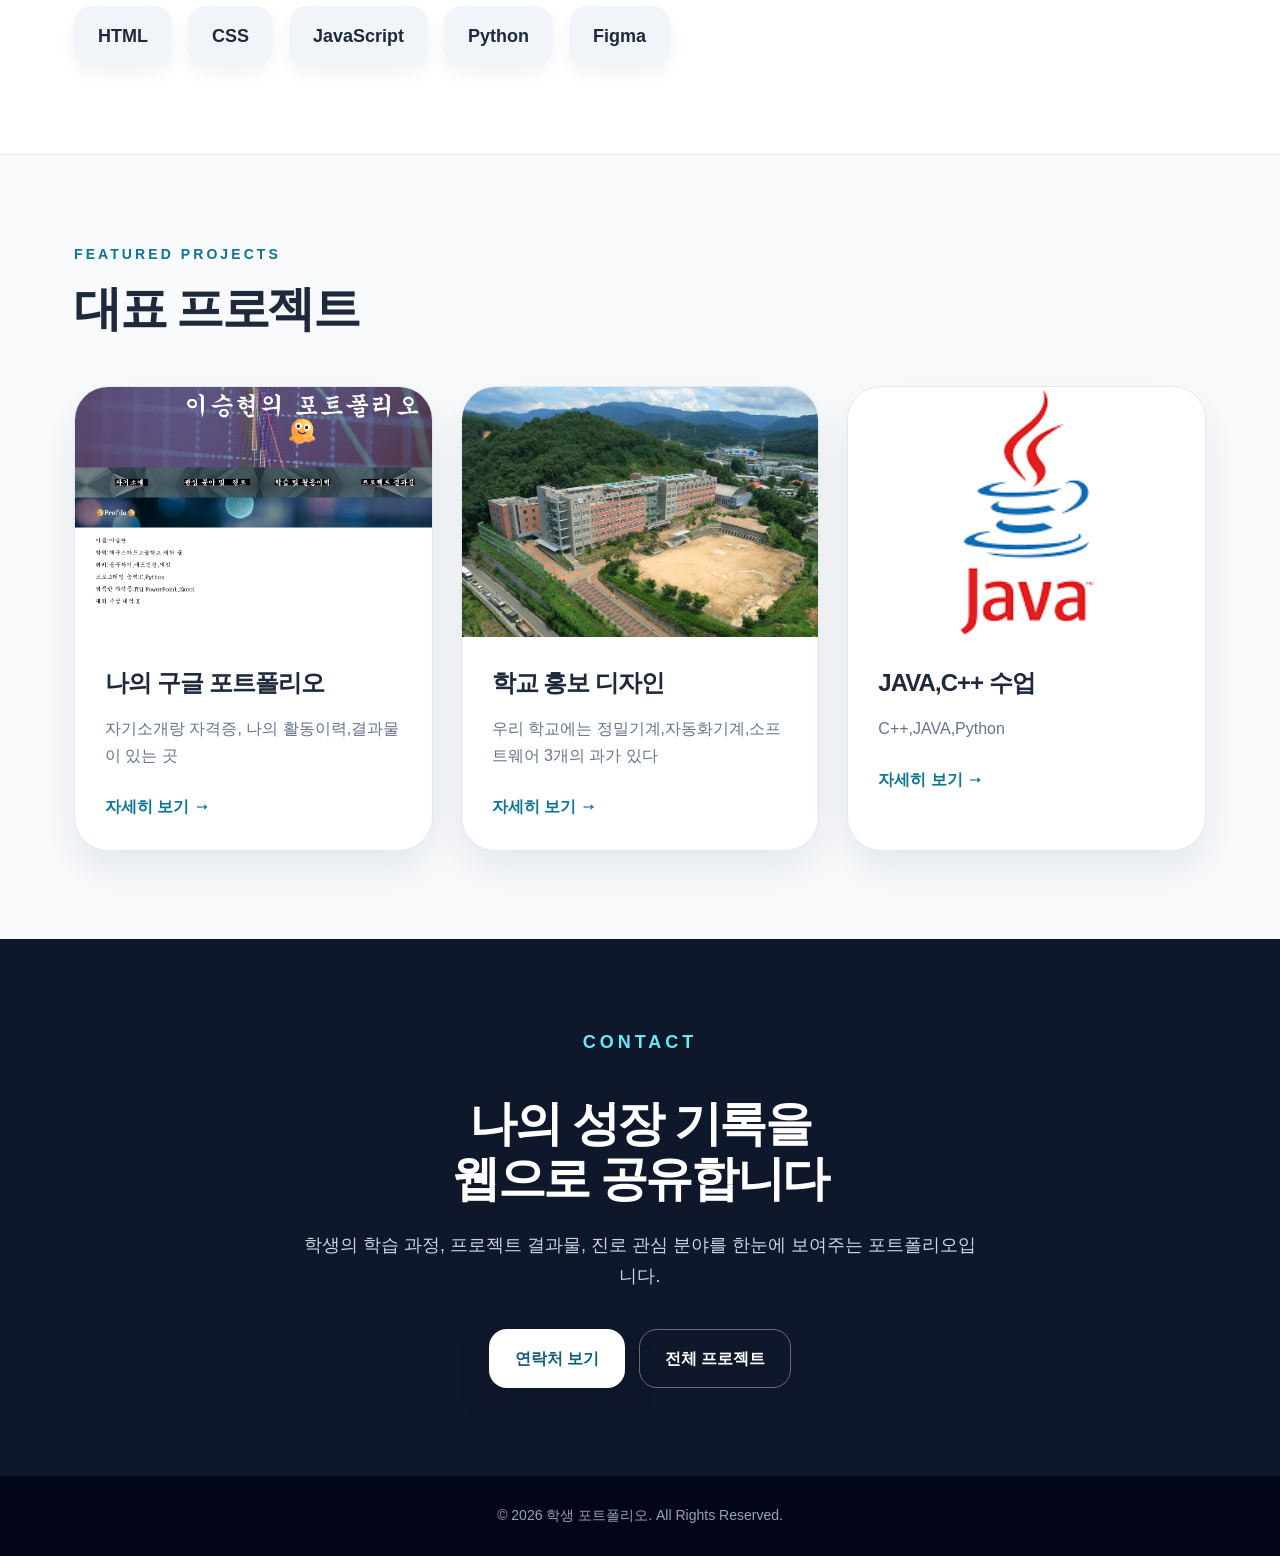
==== commit 757ac3b3: "Add files via upload" ====
--- a/index.html
+++ b/index.html
@@ -33,7 +33,7 @@
         </div>
       </div>
       <div class="hero-card">
-        <img src="images/01.png.jpg" alt="프로필 이미지">
+        <img src="images/12.png" alt="프로필 이미지">
       </div>
     </div>
   </section>
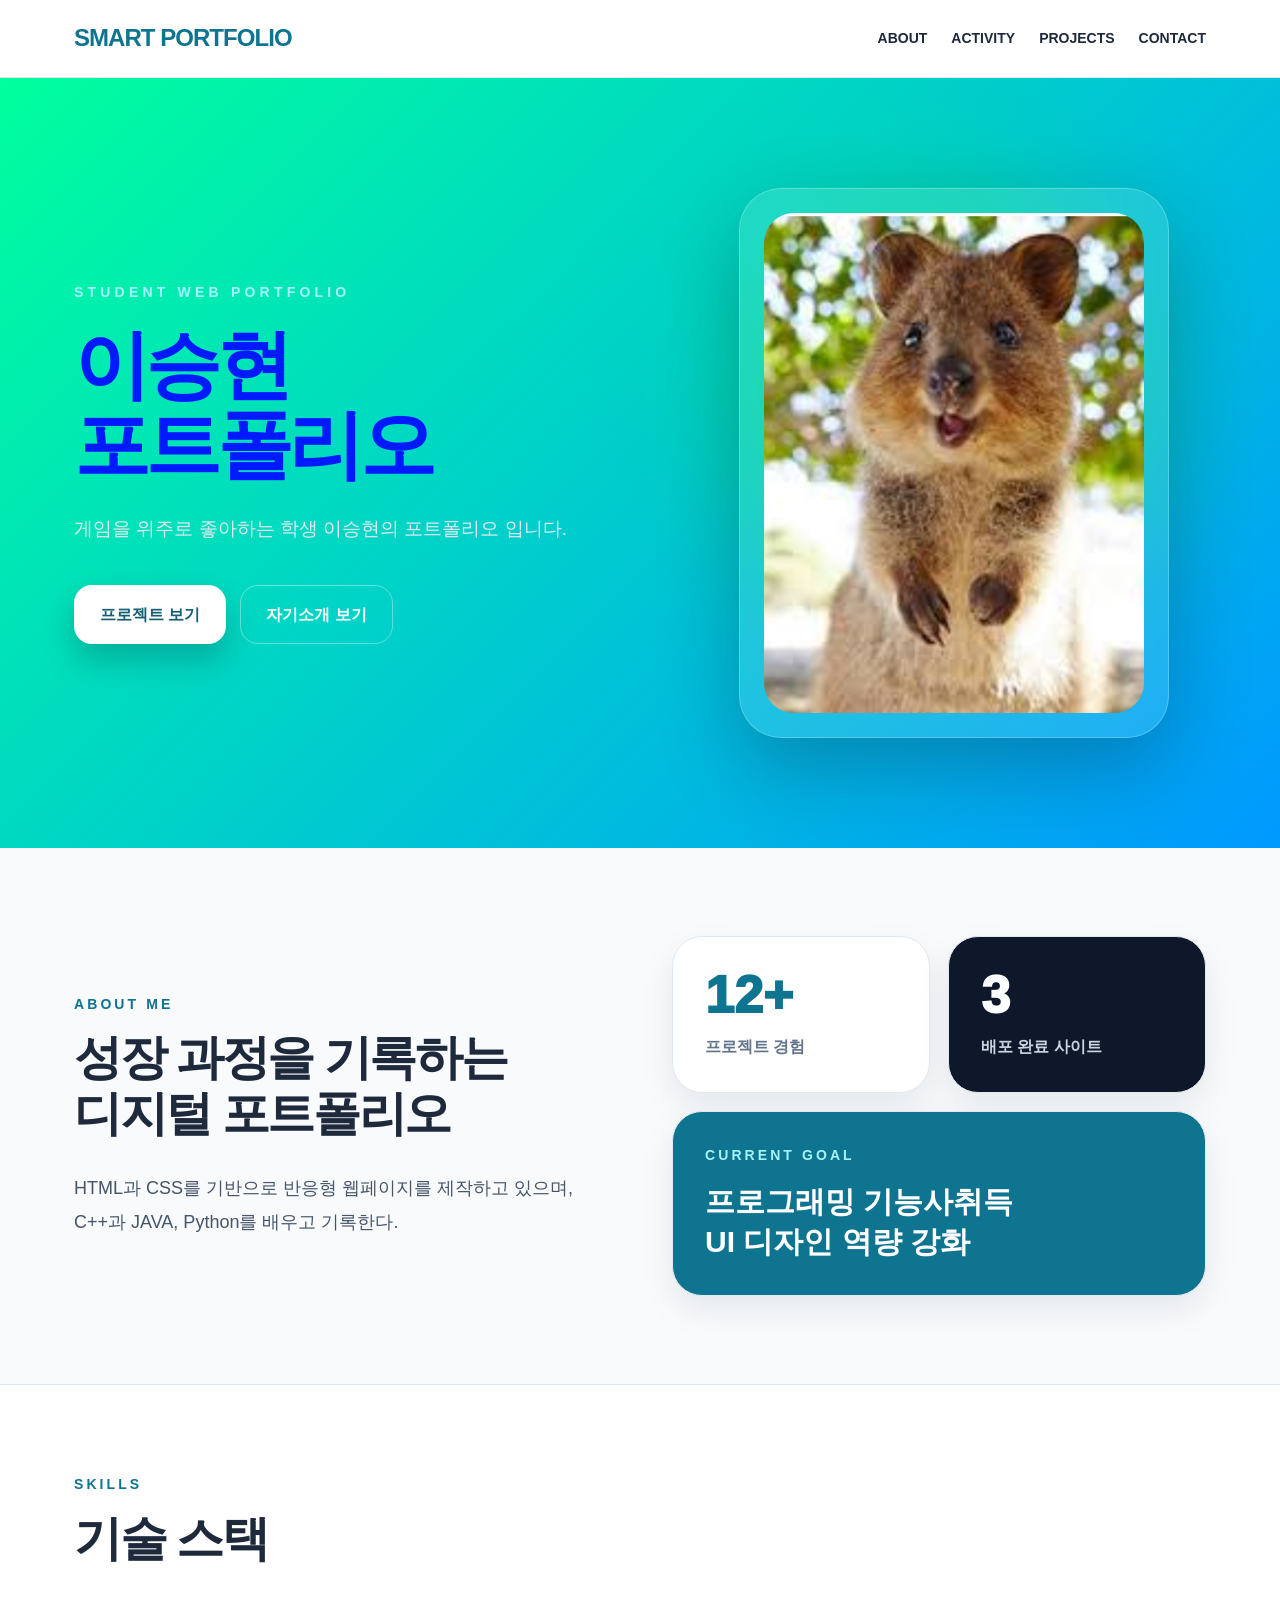
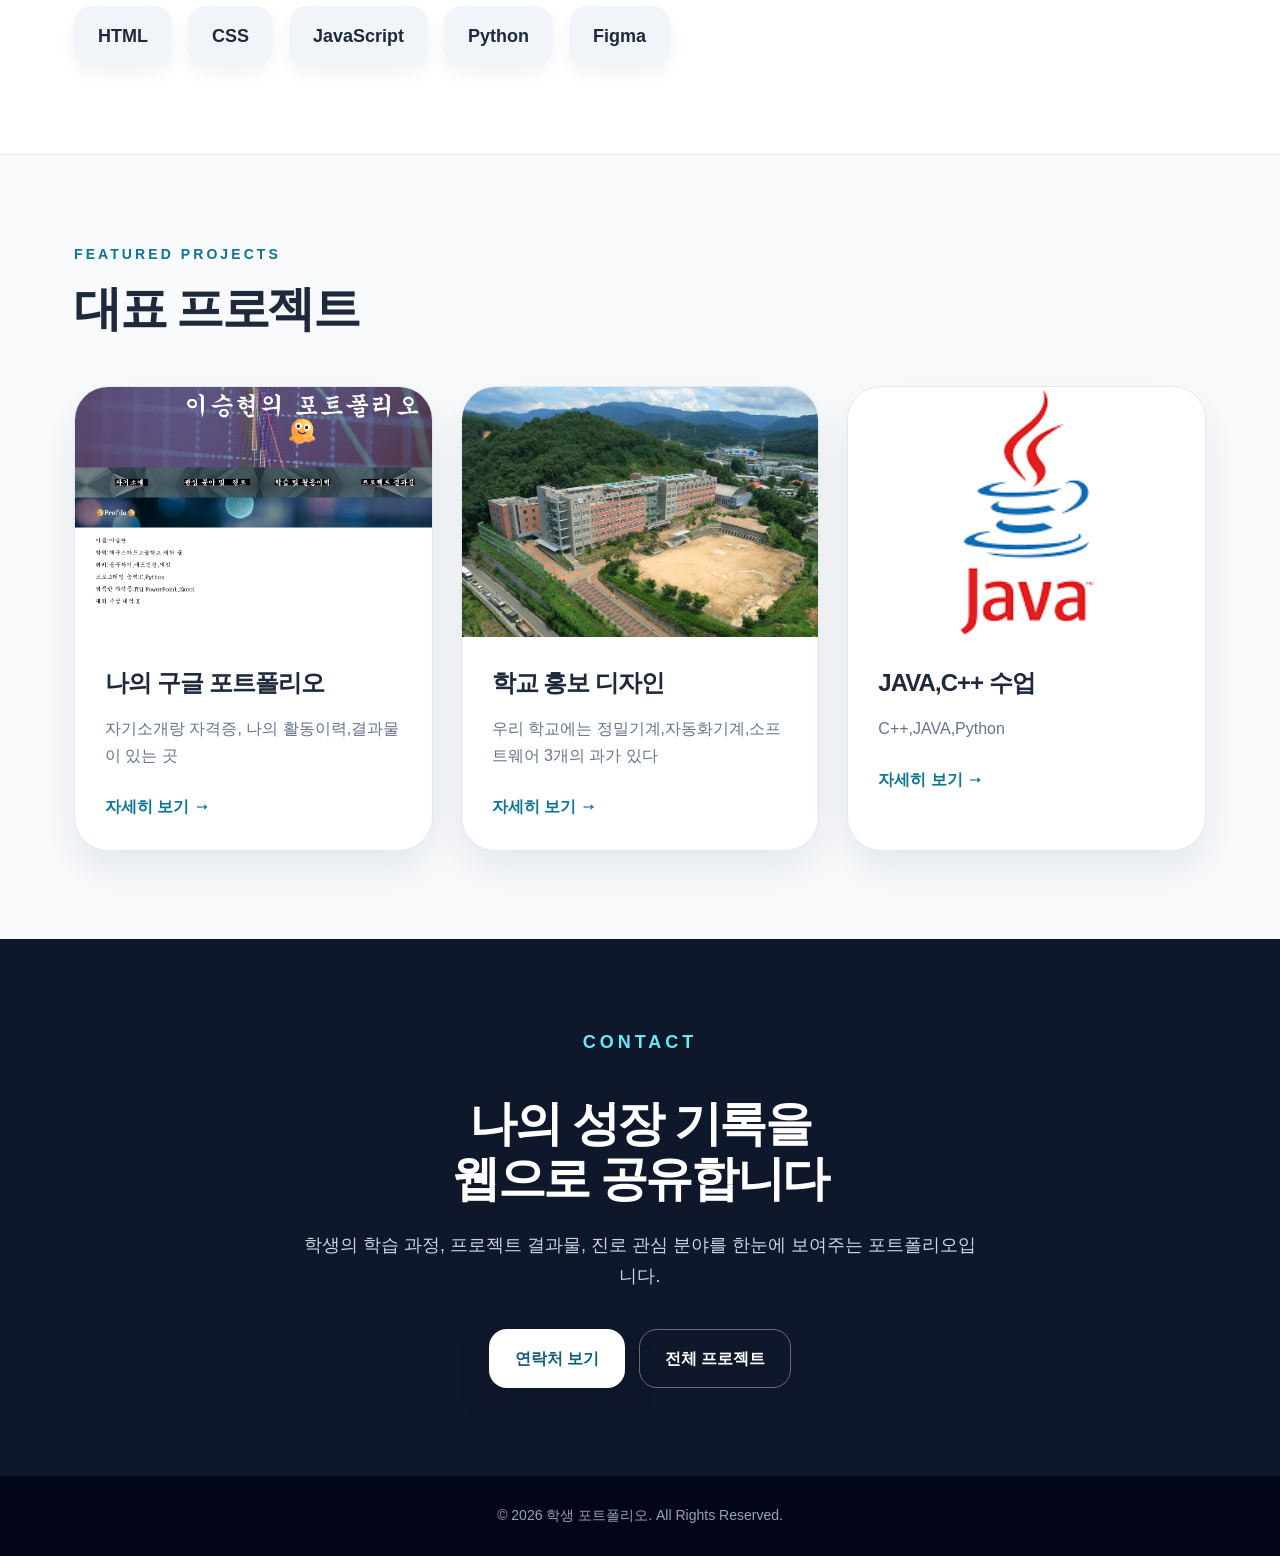
==== commit fac7c9d7: "Add files via upload" ====
--- a/index.html
+++ b/index.html
@@ -25,7 +25,7 @@
         <p class="eyebrow">Student Web Portfolio</p>
         <h1>이승현<br>포트폴리오</h1>
         <p class="hero-desc">
-          웹 개발, 디자인, 클라우드 기술 학습 과정과 프로젝트 결과물을 기록한 디지털 포트폴리오입니다.
+          게임을 위주로 좋아하는 학생 이승현의 포트폴리오 입니다.
         </p>
         <div class="button-group">
           <a href="projects.html" class="btn btn-primary">프로젝트 보기</a>
--- a/css/style.css
+++ b/css/style.css
@@ -61,7 +61,7 @@
 
 .menu a:hover,
 .menu a.active {
-  color: #fbff00;
+  color: #d400ff;
 }
 
 .hero {
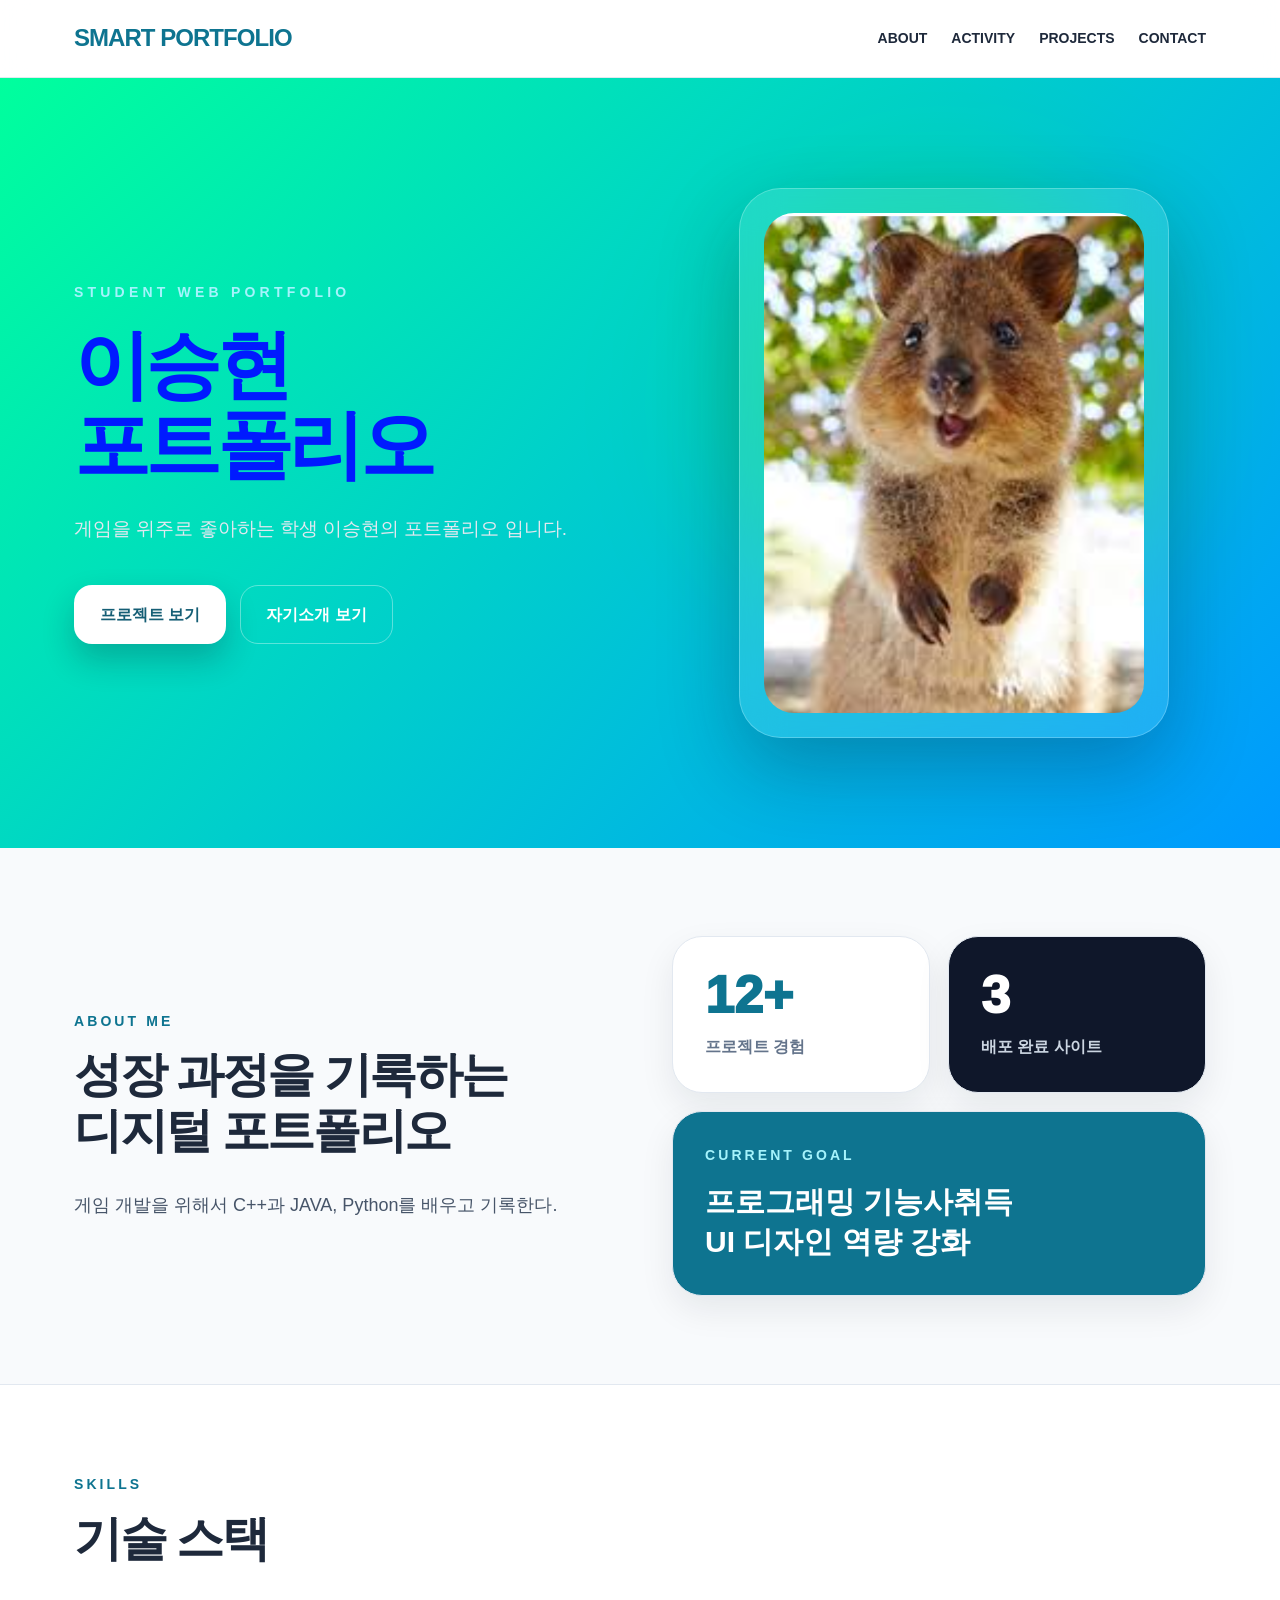
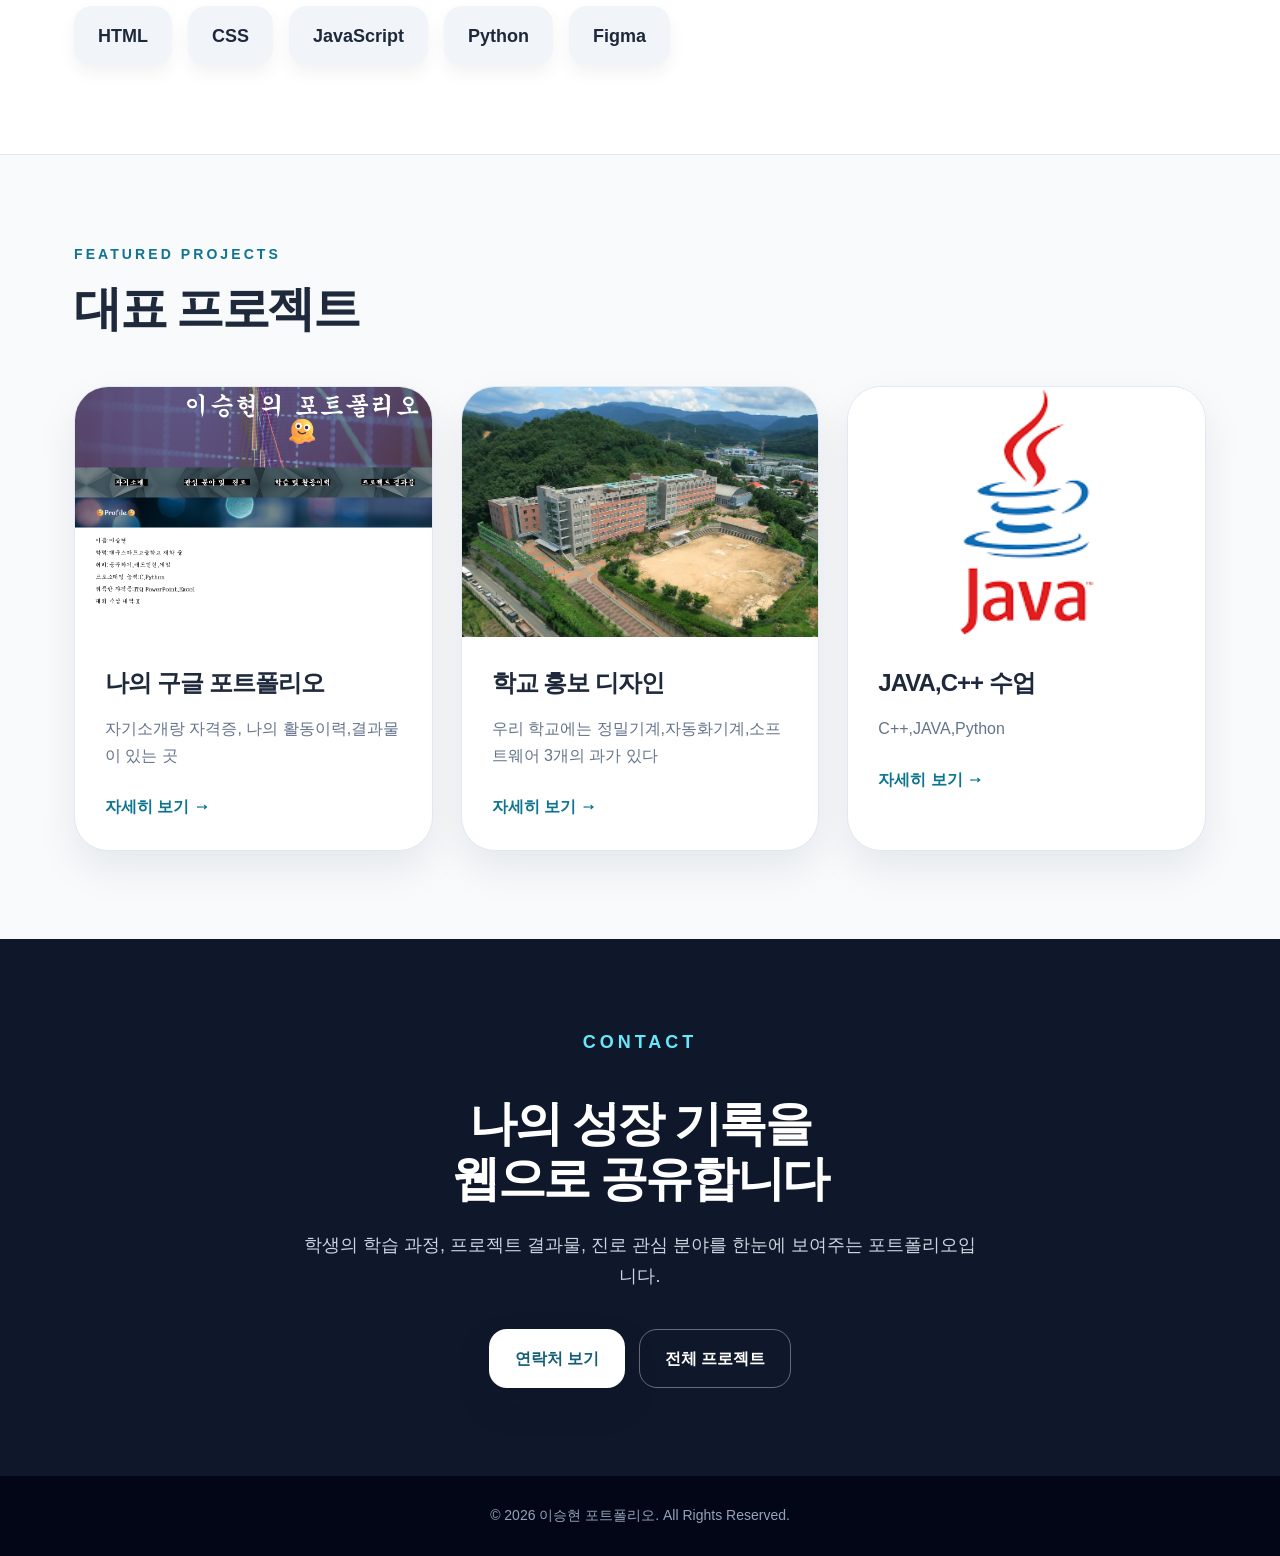
==== commit d91026a9: "Add files via upload" ====
--- a/index.html
+++ b/index.html
@@ -45,7 +45,7 @@
           <p class="section-kicker">About Me</p>
           <h2 class="section-title">성장 과정을 기록하는<br>디지털 포트폴리오</h2>
           <p class="lead">
-            HTML과 CSS를 기반으로 반응형 웹페이지를 제작하고 있으며, C++과 JAVA, Python를 배우고 기록한다.
+            게임 개발을 위해서 C++과 JAVA, Python를 배우고 기록한다.
           </p>
         </div>
         <div class="stat-grid">
@@ -124,7 +124,7 @@
   </div>
 
   <footer>
-  © 2026 학생 포트폴리오. All Rights Reserved.
+  © 2026 이승현 포트폴리오. All Rights Reserved.
 </footer>
 </body>
 </html>
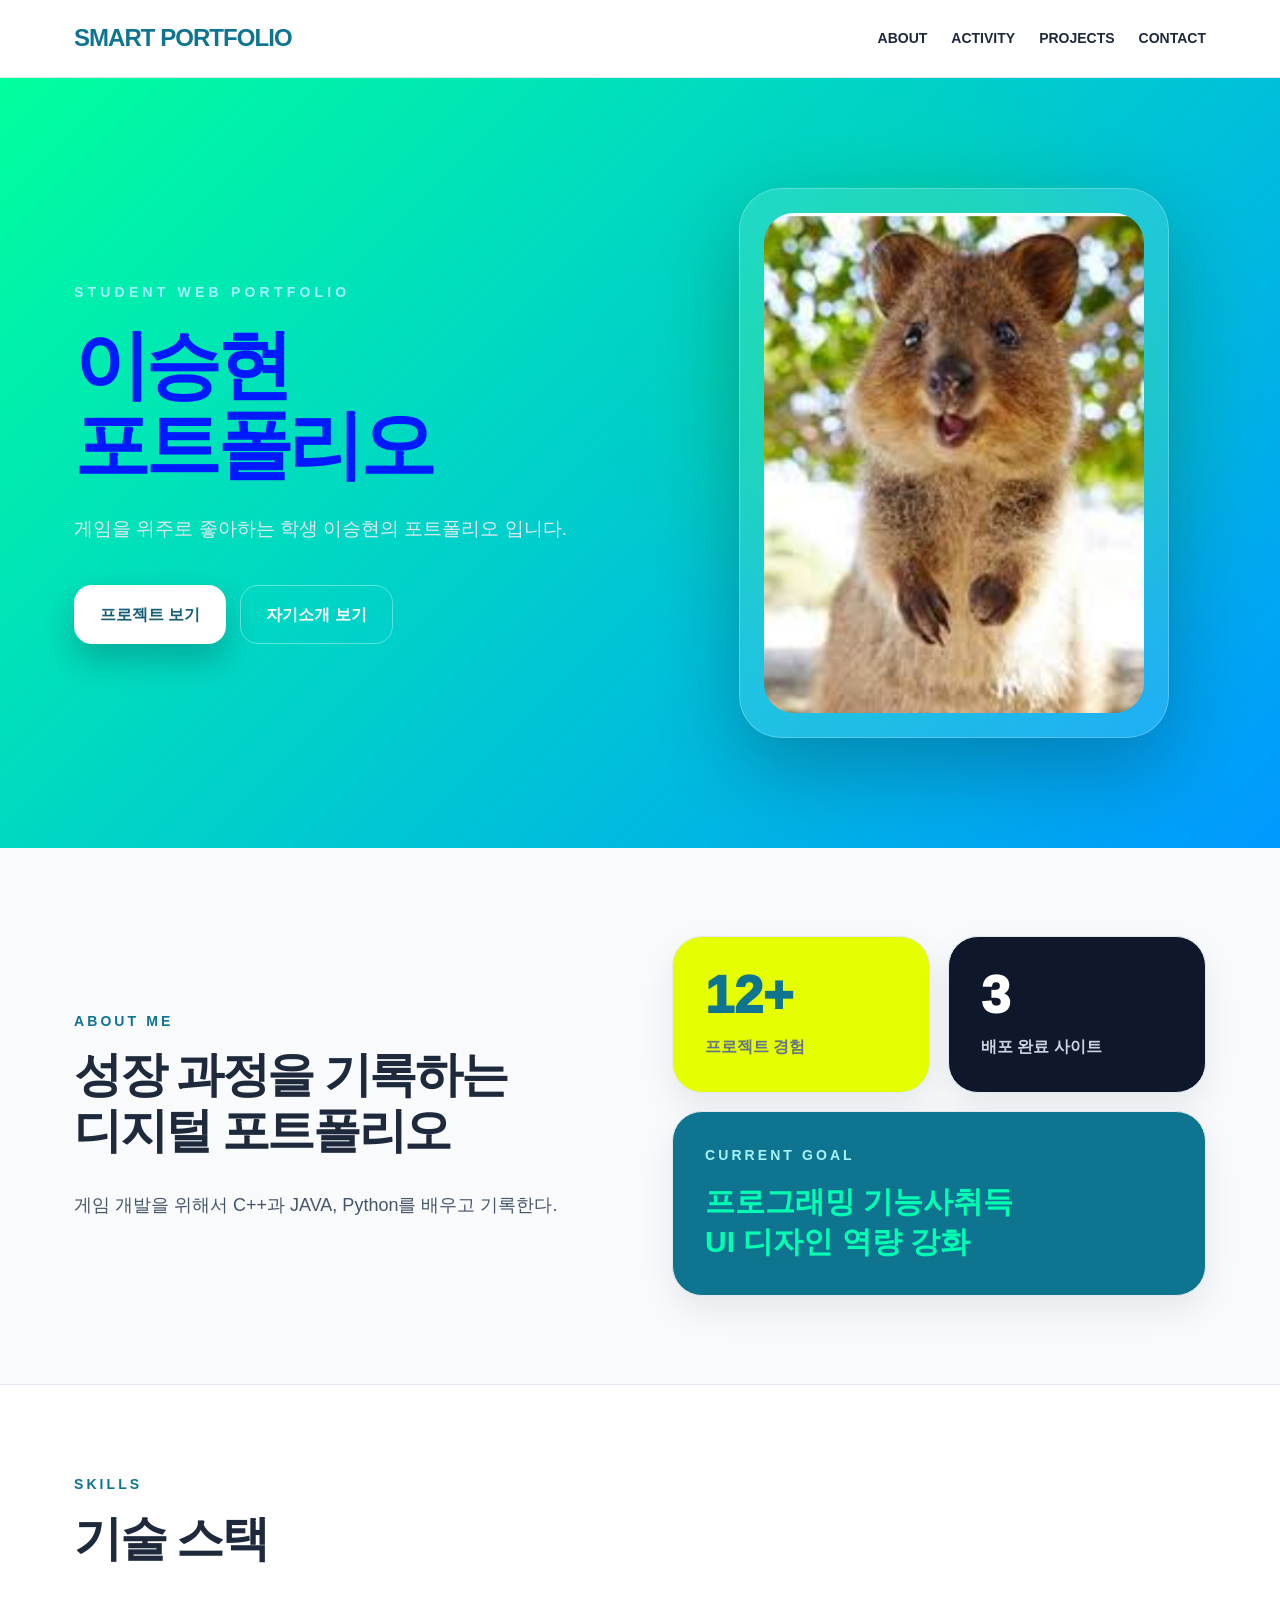
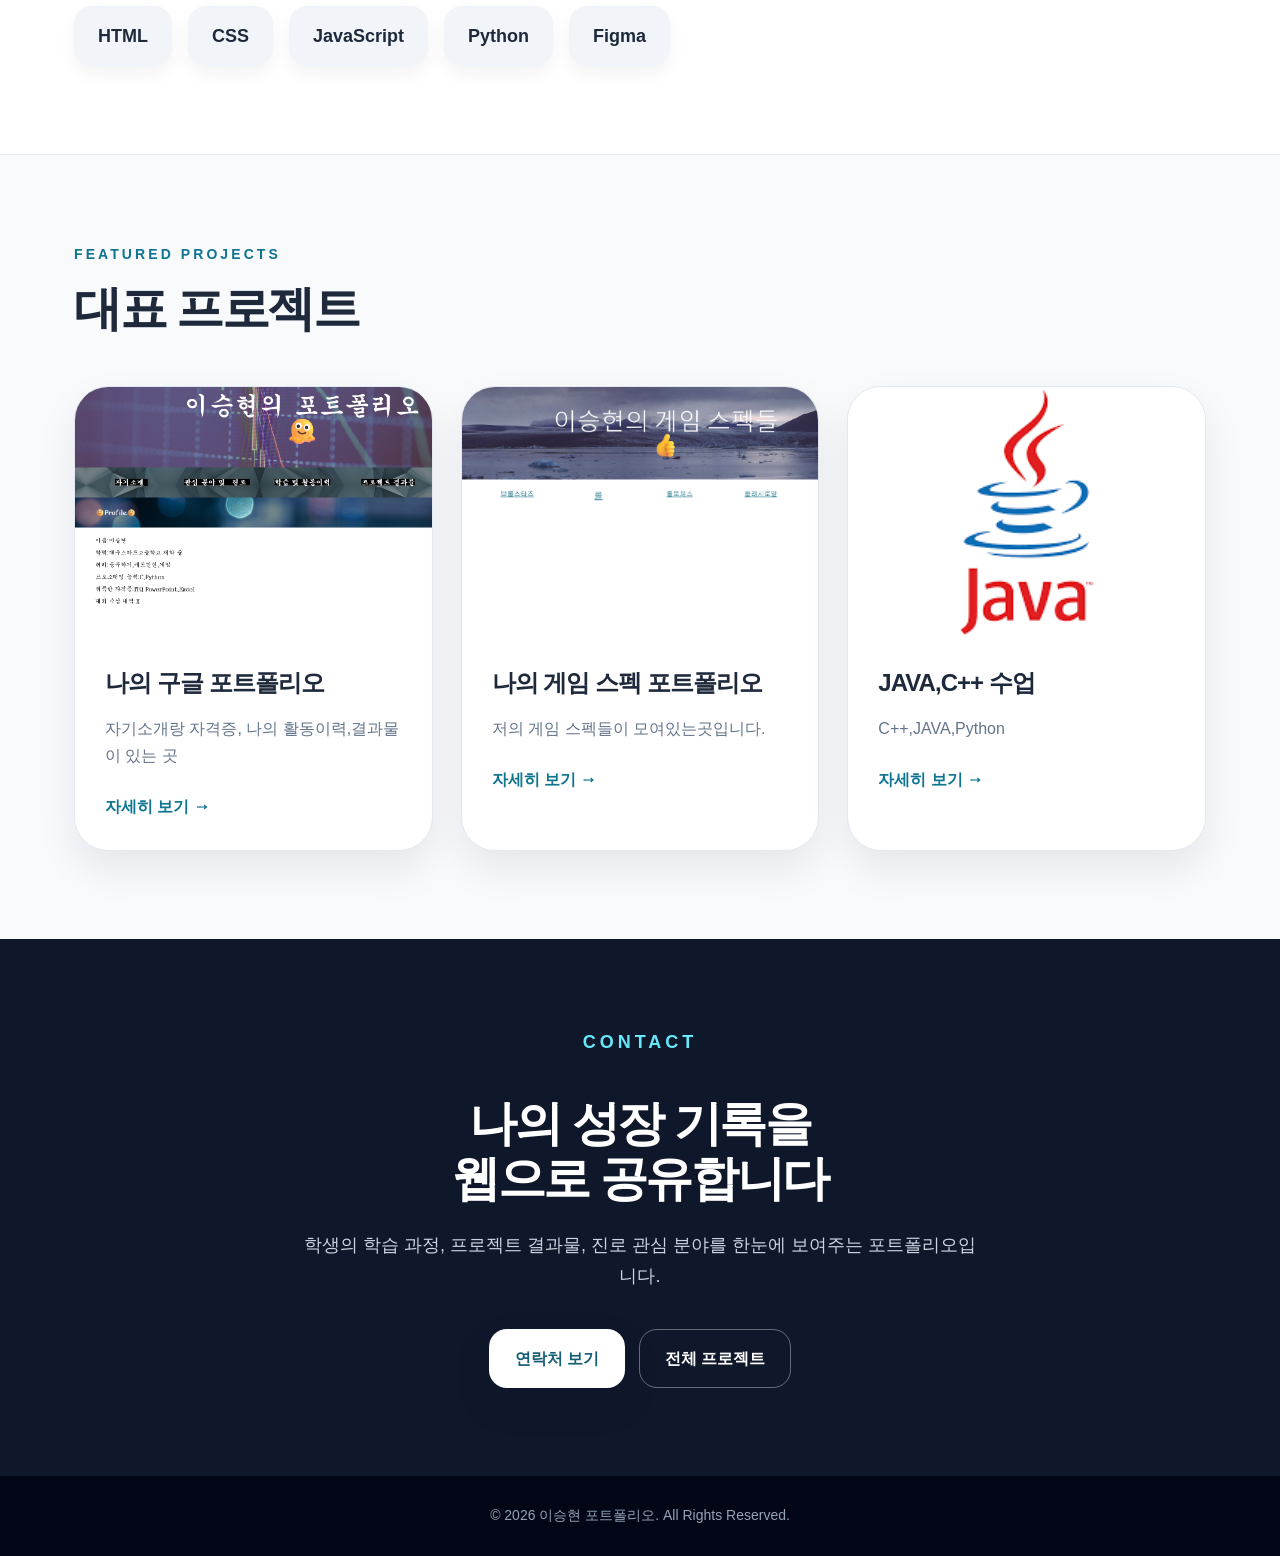
==== commit ef1cd8b8: "Add files via upload" ====
--- a/index.html
+++ b/index.html
@@ -92,10 +92,10 @@
           </div>
         </article>
         <article class="project-card">
-          <img src="images/04.png.png" alt="디자인 프로젝트 이미지">
+          <img src="images/15.png" alt="디자인 프로젝트 이미지">
           <div class="project-body">
-            <h3>학교 홍보 디자인</h3>
-            <p>우리 학교에는 정밀기계,자동화기계,소프트웨어 3개의 과가 있다</p>
+            <h3>나의 게임 스펙 포트폴리오</h3>
+            <p>저의 게임 스펙들이 모여있는곳입니다.</p>
             <a href="projects/project2.html" class="project-link">자세히 보기 →</a>
           </div>
         </article>
--- a/css/style.css
+++ b/css/style.css
@@ -61,7 +61,7 @@
 
 .menu a:hover,
 .menu a.active {
-  color: #d400ff;
+  color: #fca400;
 }
 
 .hero {
@@ -257,7 +257,7 @@
 .stat-card {
   padding: 32px;
   border-radius: 30px;
-  background: white;
+  background: rgb(229, 255, 0);
   border: 1px solid #e2e8f0;
   box-shadow: 0 14px 34px rgba(15, 23, 42, 0.08);
 }
@@ -270,7 +270,7 @@
 .stat-card.accent {
   grid-column: 1 / -1;
   background: #0e7490;
-  color: white;
+  color: rgb(0, 255, 179);
 }
 
 .stat-number {
